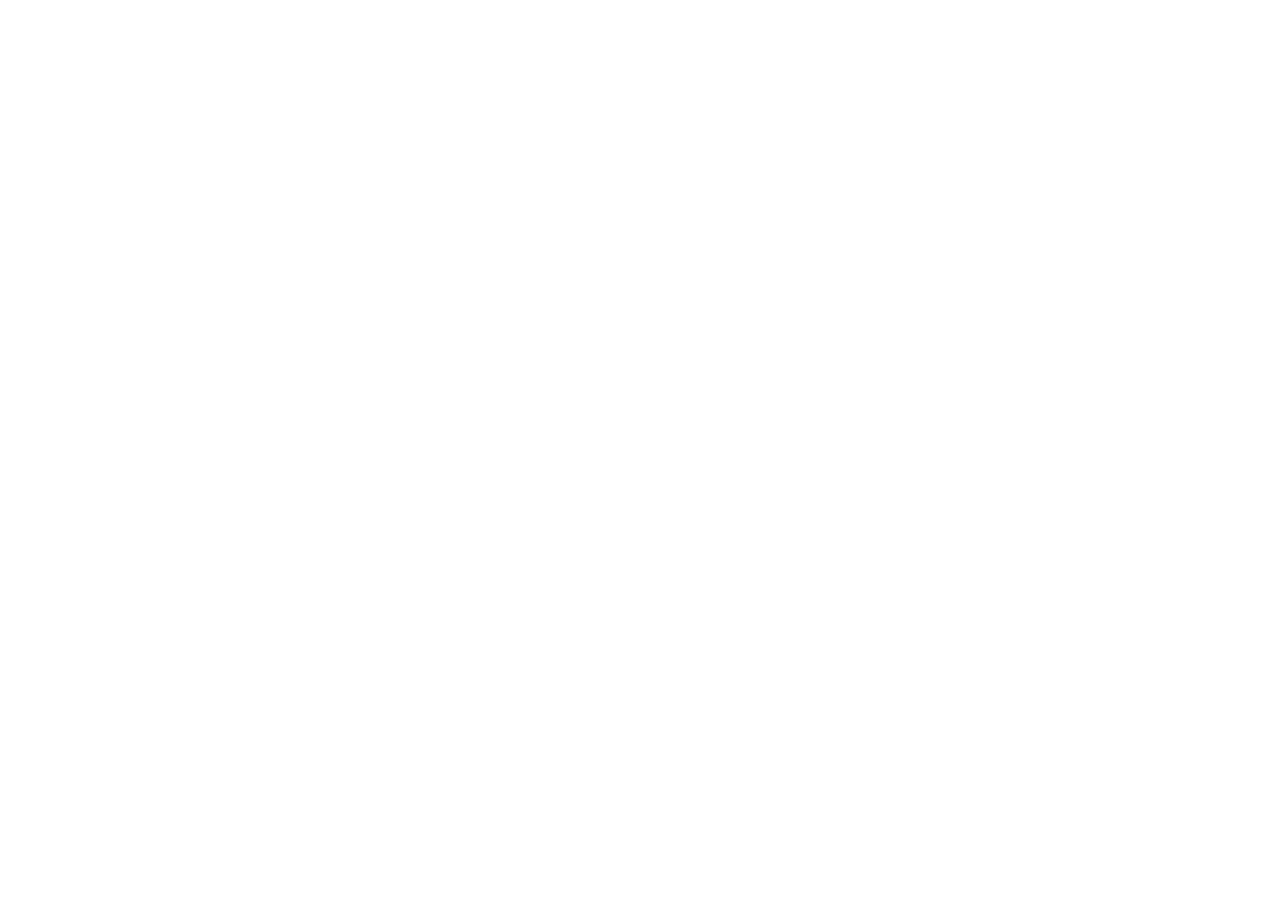
==== index.html @ 4c5f15d0 "initial commit" ====
<!doctype html>
<html>
<head>
	<meta charset="utf-8">
	<title>Template</title>
	<meta name="viewport" content="initial-scale=1"/>
	<link rel="stylesheet" media="screen" href="css/screen.css" >
	<!--[if IE]><script src="js/html5shiv.js"></script><![endif]-->
</head>
<body>

<!-- BEGIN  out-->
<div class="out">

</div>
<!-- END out-->

<script src="js/lib/head.js" data-headjs-load="js/init.js"></script>
</body>
</html>
---- css/screen.css ----
/*done by Coderiver.com.ua */
html, body, div, span, applet, object, iframe, h1, h2, h3, h4, h5, h6, p, blockquote, pre, a, abbr, acronym, address, big, cite, code, del, dfn, em, img, ins, kbd, q, s, samp, small, strike, strong, sub, sup, tt, var, b, u, i, center, dl, dt, dd, ol, ul, li, fieldset, form, label, legend, table, caption, tbody, tfoot, thead, tr, th, td, article, aside, canvas, details, embed, figure, figcaption, footer, header, hgroup, menu, nav, output, ruby, section, summary, time, mark, audio, video { margin: 0; padding: 0; border: 0; vertical-align: baseline; }

body, html { height: 100%; }

img, fieldset, a img { border: none; }

input[type="submit"], button { cursor: pointer; }
input[type="submit"]::-moz-focus-inner, button::-moz-focus-inner { padding: 0; border: 0; }

textarea { overflow: auto; }

input, button { margin: 0; padding: 0; border: 0; }

input, textarea, select, button, h1, h2, h3, h4, h5, h6, a, span, a:focus { outline: none; }

ul, ol { list-style-type: none; }

@media only screen and (min-device-width: 320px) and (max-device-width: 480px) { * { -webkit-text-size-adjust: none; } }
table { border-spacing: 0; border-collapse: collapse; width: 100%; }

body { font-family: Arial, sans-serif; font-size: 12px; line-height: 1.4; }

.l { *zoom: 1; }
.l:after { content: " "; display: table; clear: both; }
.l .l-col1 { float: left; width: 20%; }
.l .l-col2 { float: right; width: 70%; }
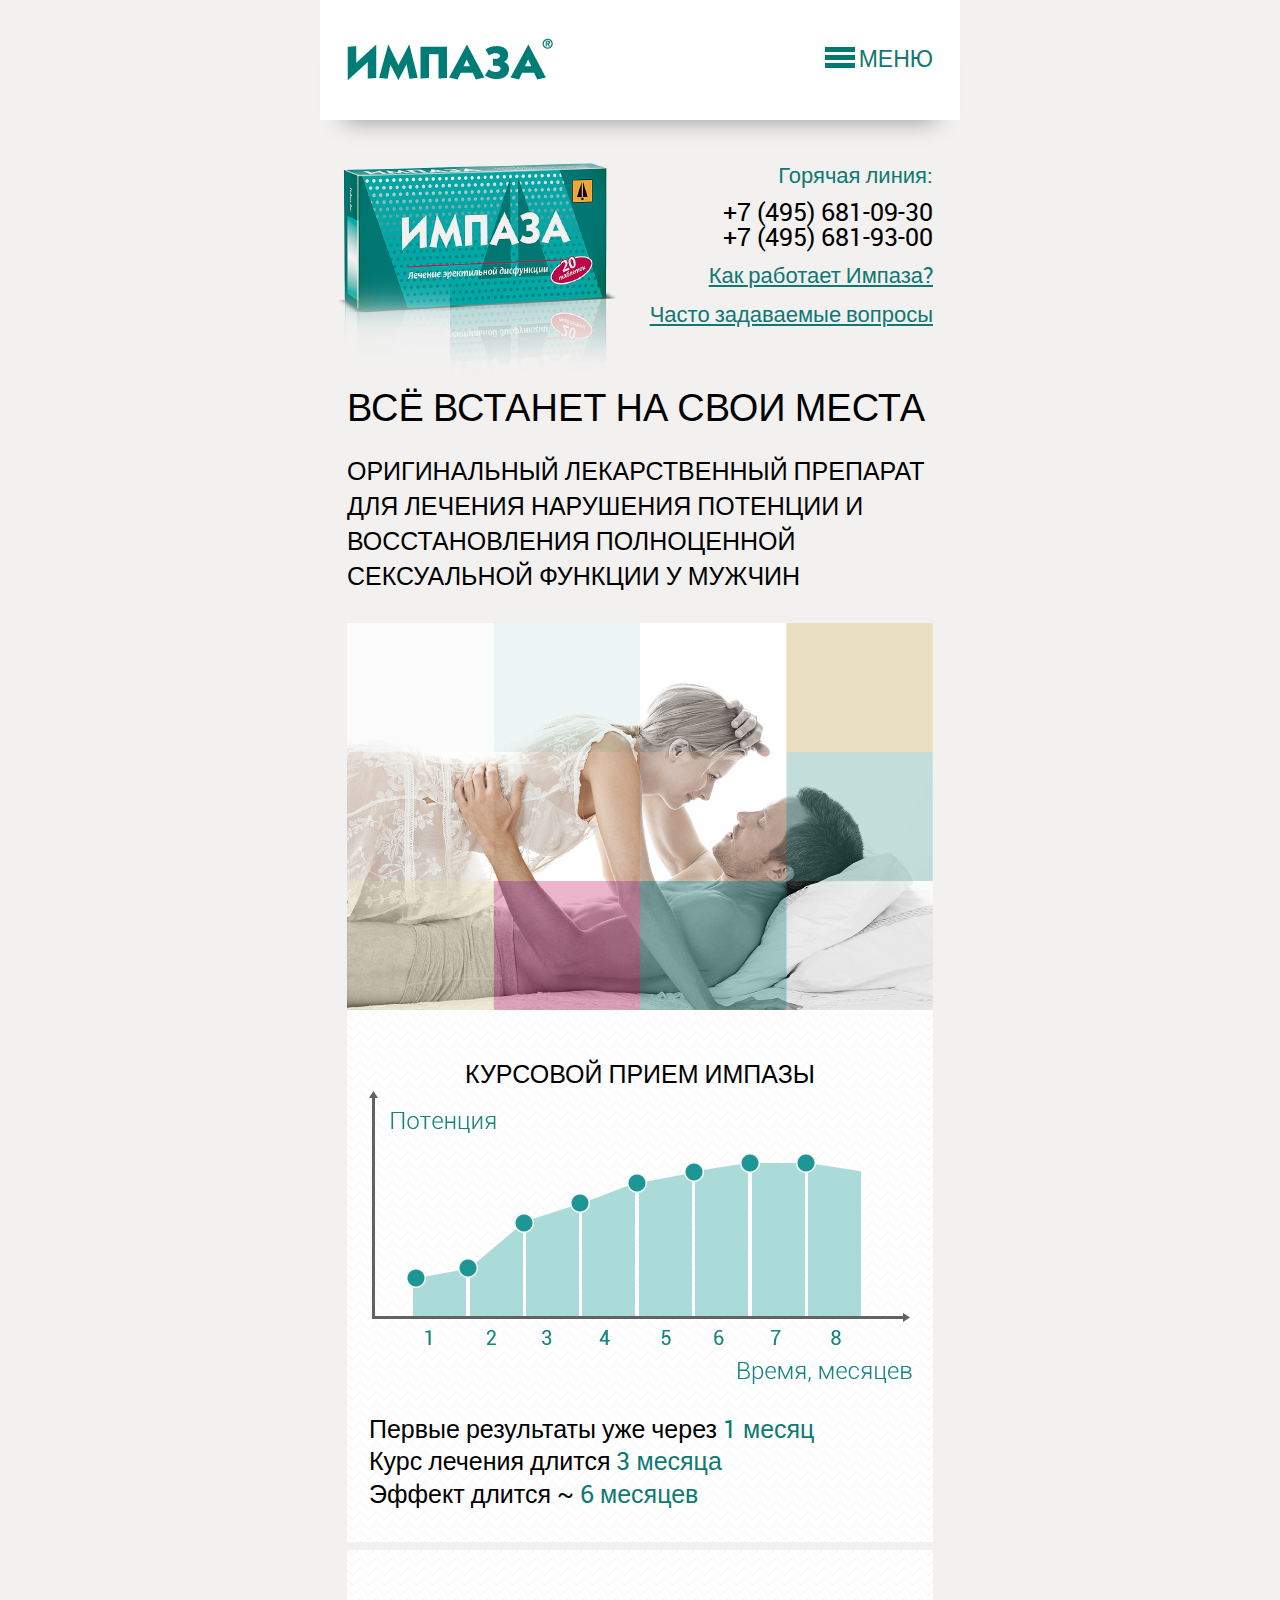
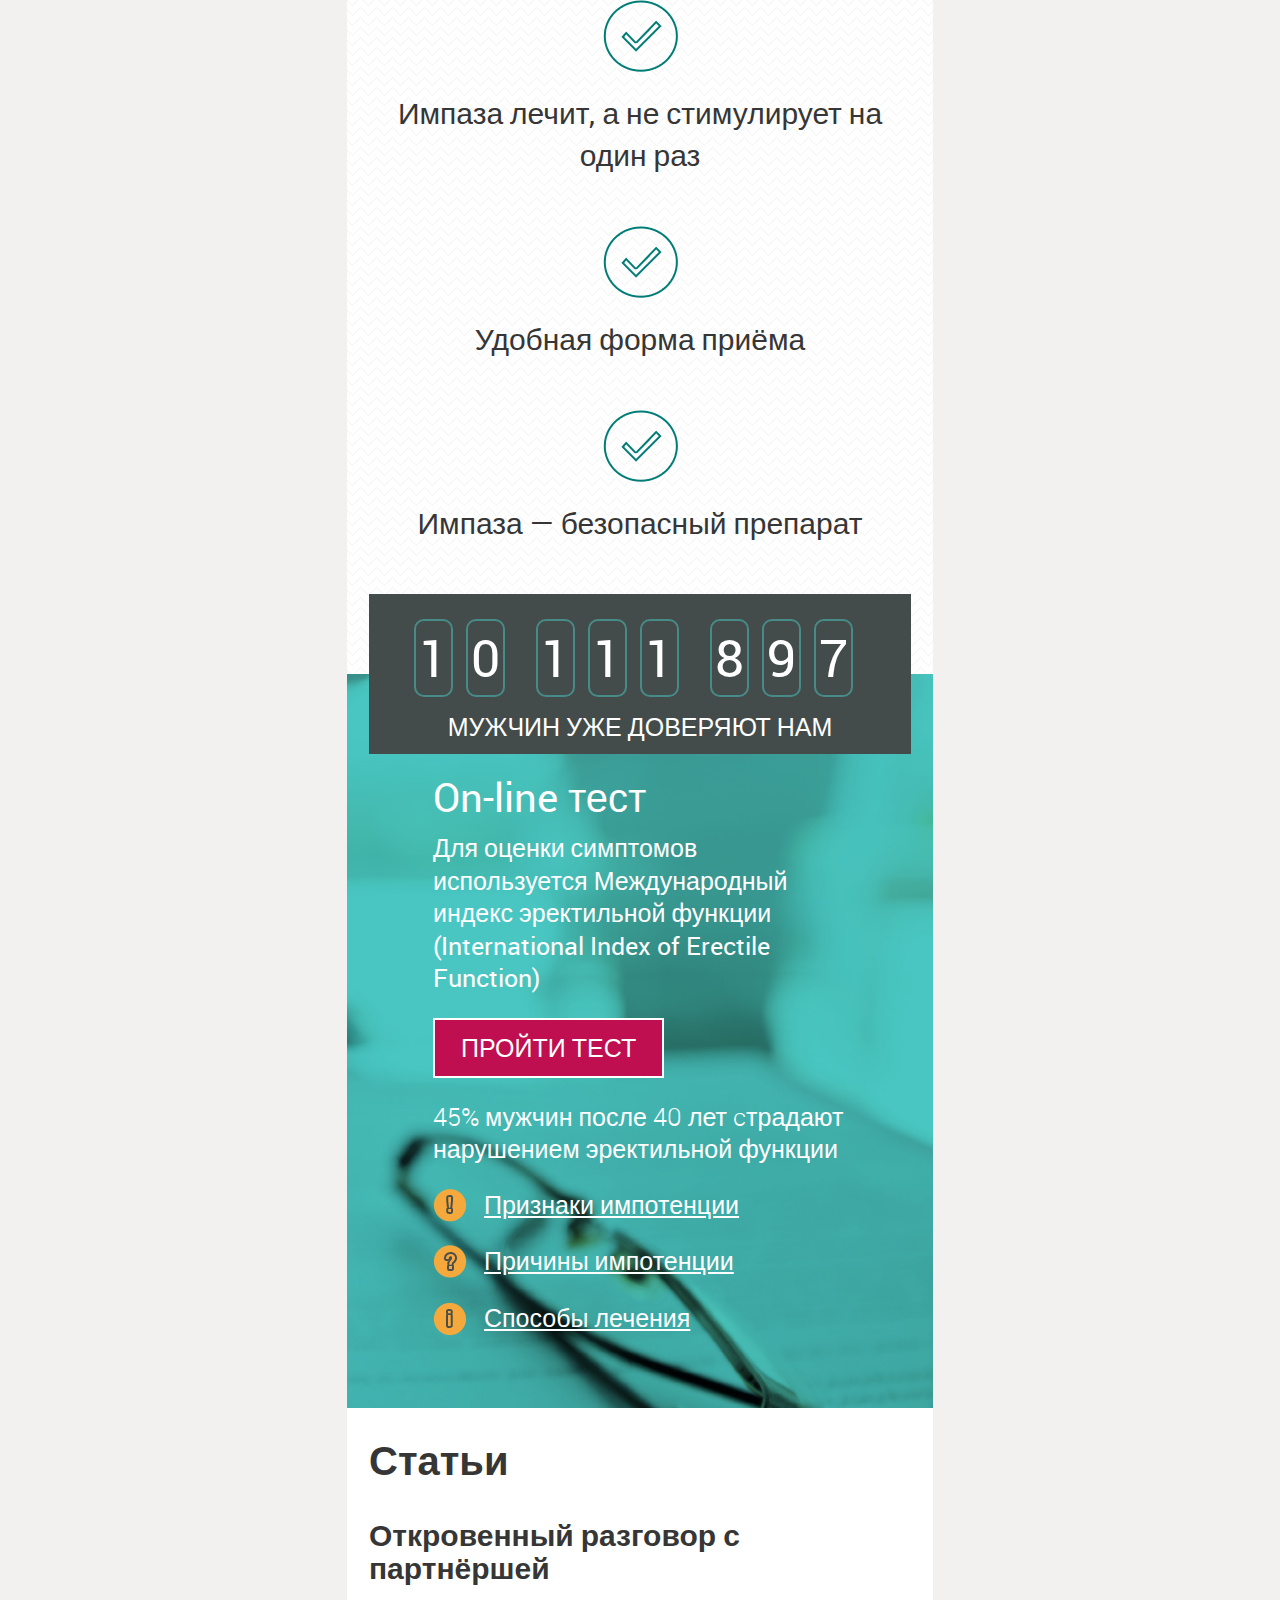
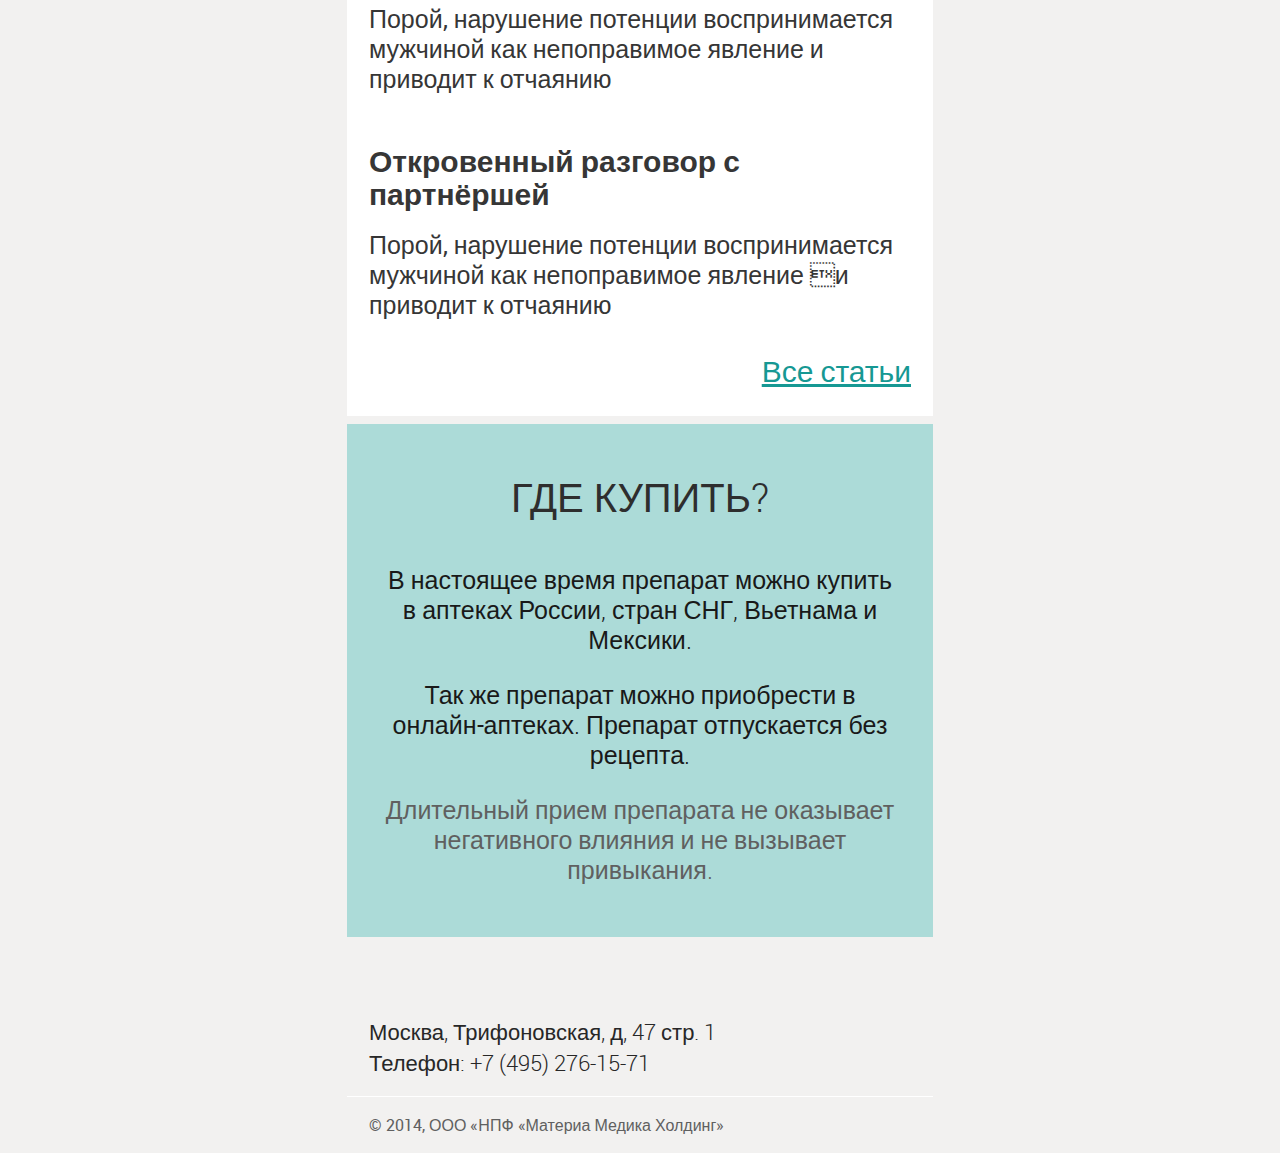
==== commit 8f3080d7: "hmtl" ====
--- a/index.html
+++ b/index.html
@@ -3,7 +3,7 @@
 <head>
 	<meta charset="utf-8">
 	<title>Template</title>
-	<meta name="viewport" content="initial-scale=1"/>
+	<meta name="viewport" content="width=600">
 	<link rel="stylesheet" media="screen" href="css/screen.css" >
 	<!--[if IE]><script src="js/html5shiv.js"></script><![endif]-->
 </head>
@@ -11,7 +11,145 @@
 
 <!-- BEGIN  out-->
 <div class="out">
+	<!-- begin header  -->
+	<div class="header">
+		<div class="header__in">
+			<div class="header__logo">Импаза</div>
+			<div class="header__menu"><i></i>Меню</div>
+		</div>
+		<div class="menu">
+			<ul>
+				<li><a href="#">О ПРЕПАРАТЕ</a></li>
+				<li><a href="#">ТЕСТ</a></li>
+				<li><a href="#">СТАТЬИ</a></li>
+				<li><a href="#" class="is-active">ЗАДАТЬ ВОПРОС</a></li>
+				<li><a href="#">СПЕЦИАЛИСТАМ</a></li>
+				<li><a href="#">ЖЕНЩИНАМ</a></li>
+			</ul>
+		</div>
+	</div>
+	<!-- end header -->
+	<!-- begin content  -->
+	<div class="content">
+		<!-- begin promo  -->
+		<div class="promo">
+			<div class="promo__pic">
+				<img src="img/impaza.jpg" alt="">
+			</div>
+			<div class="promo__text">
+				<h3>Горячая линия:</h3>
+				<div class="promo__phones">
+					+7 (495) 681-09-30<br>
+					+7 (495) 681-93-00
+				</div>
+				<ul class="promo__how">
+					<li><a href="#">Как работает Импаза?</a></li>
+					<li><a href="#">Часто задаваемые вопросы</a></li>
+				</ul>
+			</div>
+		</div>
+		<!-- end promo -->
+		<!-- begin subpromo  -->
+		<div class="subpromo">
+			<h2>всё встанет на свои места</h2>
+			<p>оригинальный лекарственный препарат для лечения нарушения потенции и восстановления полноценной 
+сексуальной функции у мужчин</p>
+			<div class="subpromo__pic">
+				<img src="img/subpromo.jpg" alt="">
+			</div>
+		</div>
+		<!-- end subpromo -->
+		<!-- begin kurs  -->
+		<div class="kurs">
+			<h3>Курсовой прием импазы</h3>
+			<div class="kurs__graph">
+				<img src="img/graph.png" alt="">
+			</div>
+			<div class="kurs__results">
+				Первые результаты уже через <em>1 месяц</em><br>
+				Курс лечения длится <em>3 месяца</em><br>
+				Эффект длится ~ <em>6 месяцев</em>
+			</div>
+		</div>
+		<!-- end kurs -->
+		<!-- begin cure  -->
+		<div class="cure">
+			<ul>
+				<li><i></i>Импаза лечит, а не стимулирует на один раз</li>
+				<li><i></i>Удобная форма приёма</li>
+				<li><i></i>Импаза — безопасный препарат</li>
+			</ul>
+			
+		</div>
+		<!-- end cure -->
+		<!-- begin test  -->
+		<div class="test">
+			<div class="trust">
+				<div class="trust__numbers">
+					<div class="number">1</div>
+					<div class="number number__space">0</div>
+					<div class="number">1</div>
+					<div class="number">1</div>
+					<div class="number number__space">1</div>
+					<div class="number">8</div>
+					<div class="number">9</div>
+					<div class="number">7</div>
+				</div>
+				<div class="trust__text">мужчин уже доверяют нам</div>
+			</div>
+			<h3>On-line тест</h3>
+			<p>Для оценки симптомов используется Международный индекс эректильной функции (International Index of Erectile  Function)</p>
+			<div class="test__go">
+				<a href="#">пройти тест</a>
+			</div>
+			<p class="test__lite">45% мужчин после 40 лет cтрадают нарушением эректильной функции</p>
+			<ul class="test__list">
+				<li><a href='#'><i class="icon1"></i>Признаки импотенции</a></li>
+				<li><a href='#'><i class="icon2"></i>Причины импотенции</a></li>
+				<li><a href='#'><i class="icon3"></i>Способы лечения</a></li>
+			</ul>
+		</div>
+		<!-- end test -->
+		<!-- begin articles  -->
+		<div class="articles">
+			<h2>Статьи</h2>
+			<!-- begin article  -->
+			<div class="article">
+				<h3><a href="#">Откровенный разговор  с партнёршей</a></h3>
+				<p>Порой, нарушение потенции воспринимается мужчиной как непоправимое явление и приводит к отчаянию</p>
+			</div>
+			<!-- end article -->
+			<!-- begin article  -->
+			<div class="article">
+				<h3><a href="#">Откровенный разговор  с партнёршей</a></h3>
+				<p>Порой, нарушение потенции воспринимается мужчиной как непоправимое явление и приводит к отчаянию</p>
+			</div>
+			<!-- end article -->
+			<div class="articles__more">
+				<a href="#">Все статьи</a>
+			</div>
+		</div>
+		<!-- end articles -->
+		<!-- begin where  -->
+		<div class="where">
+			<h3>где купить?</h3>
+			<p>В настоящее время препарат можно купить в аптеках России, стран СНГ,  Вьетнама и Мексики.</p>
+			<p>Так же препарат можно приобрести  в онлайн-аптеках.  Препарат отпускается без рецепта.</p>
+			<p class="where__note">Длительный прием препарата  не оказывает негативного влияния и не вызывает привыкания.</p>
+		</div>
+		<!-- end where -->
+	</div>
+	<!-- end content -->
 
+	<!-- begin footer  -->
+	<div class="footer">
+		<div class="footer__adres">Москва, Трифоновская, д, 47 стр. 1<br>
+		Телефон: +7 (495) 276-15-71</div>
+		<div class="footer__copy">
+			&copy; 2014, ООО «НПФ «Материа Медика Холдинг»
+		</div>
+	</div>
+	<!-- end footer -->
 </div>
 <!-- END out-->
 
--- a/css/screen.css
+++ b/css/screen.css
@@ -19,9 +19,101 @@
 @media only screen and (min-device-width: 320px) and (max-device-width: 480px) { * { -webkit-text-size-adjust: none; } }
 table { border-spacing: 0; border-collapse: collapse; width: 100%; }
 
-body { font-family: Arial, sans-serif; font-size: 12px; line-height: 1.4; }
+@font-face { font-family: pb; src: url("fonts/proximanova-bold-webfont.eot"); src: url("fonts/proximanova-bold-webfont.eot?#iefix") format("embedded-opentype"), url("fonts/proximanova-bold-webfont.woff") format("woff"), url("fonts/proximanova-bold-webfont.ttf") format("truetype"); font-weight: normal; font-style: normal; }
+
+@font-face { font-family: p; src: url("fonts/proximanova-regular-webfont.eot"); src: url("fonts/proximanova-regular-webfont.eot?#iefix") format("embedded-opentype"), url("fonts/proximanova-regular-webfont.woff") format("woff"), url("fonts/proximanova-regular-webfont.ttf") format("truetype"); font-weight: normal; font-style: normal; }
+
+@font-face { font-family: psb; src: url("fonts/proximanova-semibold-webfont.eot"); src: url("fonts/proximanova-semibold-webfont.eot?#iefix") format("embedded-opentype"), url("fonts/proximanova-semibold-webfont.woff") format("woff"), url("fonts/proximanova-semibold-webfont.ttf") format("truetype"); font-weight: normal; font-style: normal; }
+
+@font-face { font-family: robl; src: url("fonts/roboto-light-webfont.eot"); src: url("fonts/roboto-light-webfont.eot?#iefix") format("embedded-opentype"), url("fonts/roboto-light-webfont.woff") format("woff"), url("fonts/roboto-light-webfont.ttf") format("truetype"); font-weight: normal; font-style: normal; }
+
+@font-face { font-family: rob; src: url("fonts/roboto-regular-webfont.eot"); src: url("fonts/roboto-regular-webfont.eot?#iefix") format("embedded-opentype"), url("fonts/roboto-regular-webfont.woff") format("woff"), url("fonts/roboto-regular-webfont.ttf") format("truetype"); font-weight: normal; font-style: normal; }
+
+body { font-family: "rob", sans-serif; font-size: 12px; line-height: 1.4; }
 
 .l { *zoom: 1; }
 .l:after { content: " "; display: table; clear: both; }
 .l .l-col1 { float: left; width: 20%; }
 .l .l-col2 { float: right; width: 70%; }
+
+body { background: #f2f1f0; }
+
+.out { width: 640px; margin: 0 auto; }
+
+.header { background: white; box-shadow: 0 25px 25px -25px rgba(0, 0, 0, 0.4); }
+.header .header__in { height: 120px; position: relative; }
+.header .header__logo { position: absolute; left: 27px; top: 38px; background: url('../img/icons-s9805d9525f.png') 0 0 no-repeat; width: 206px; height: 42px; font: 0/0 a; text-shadow: none; color: transparent; }
+.header .header__menu { position: absolute; right: 27px; top: 47px; text-transform: uppercase; color: #0f7873; font-size: 23px; cursor: pointer; line-height: 1; }
+.header .header__menu i { background: url('../img/icons-s9805d9525f.png') 0 -323px no-repeat; width: 30px; height: 21px; vertical-align: top; margin-right: 4px; display: inline-block; }
+
+.menu { display: none; }
+.menu ul { list-style: none; background: #3d4b4a; border-top: 4px solid #0f7873; }
+.menu li { border-bottom: 4px solid #0f7873; }
+.menu a { display: block; font-size: 40px; color: white; text-transform: uppercase; padding: 23px 0 23px 27px; text-decoration: none; position: relative; }
+.menu a:before { position: absolute; right: 27px; top: 50%; background: url('../img/icons-s9805d9525f.png') 0 -279px no-repeat; width: 9px; height: 19px; margin-top: -9px; content: " "; }
+.menu a:hover, .menu a.is-active { background: #4fc6c0; }
+
+.content { margin: 0 27px; }
+
+.articles { background: white; margin-bottom: 8px; padding: 24px 22px; }
+.articles h2 { font-size: 40px; color: #363636; font-weight: bold; margin-bottom: 30px; }
+.articles .articles__more { text-align: right; font-size: 30px; margin-top: -20px; }
+.articles .articles__more a { color: #169893; }
+
+.promo { *zoom: 1; padding-top: 40px; }
+.promo:after { content: " "; display: table; clear: both; }
+.promo .promo__pic { float: left; margin-left: -10px; }
+.promo .promo__text { text-align: right; overflow: hidden; }
+.promo .promo__text h3 { font-size: 22px; font-weight: normal; color: #0f7872; margin-bottom: 8px; }
+.promo .promo__text .promo__phones { color: black; font-size: 25px; line-height: 1; margin-bottom: 11px; }
+.promo .promo__how { list-style: none; }
+.promo .promo__how li { margin-bottom: 8px; white-space: nowrap; }
+.promo .promo__how a { color: #0f7872; font-size: 22px; }
+
+.subpromo h2 { font-size: 38px; color: black; font-family: "robl", sans-serif; font-weight: 100; text-transform: uppercase; margin-bottom: 20px; }
+.subpromo p { font-size: 25px; text-transform: uppercase; font-family: "robl", sans-serif; margin-bottom: 30px; }
+.subpromo img { display: block; }
+
+.kurs { background: url(../img/wave.png) repeat 50% 50%; padding-top: 46px; margin-bottom: 8px; padding-bottom: 32px; }
+.kurs h3 { color: black; font-size: 25px; font-weight: normal; text-transform: uppercase; text-align: center; }
+.kurs .kurs__graph { margin-bottom: 25px; margin-left: 22px; }
+.kurs .kurs__results { color: black; font-size: 25px; line-height: 1.3; margin-left: 22px; margin-right: 22px; }
+.kurs .kurs__results em { font-style: normal; font-size: 25px; color: #0f7973; }
+
+.cure { background: url(../img/wave.png) repeat 50% 50%; padding: 50px 50px 80px 50px; font-size: 30px; color: #363636; text-align: center; }
+.cure ul { list-style: none; }
+.cure ul li { margin-bottom: 50px; }
+.cure ul li i { display: block; background: url('../img/icons-s9805d9525f.png') 0 -52px no-repeat; width: 75px; height: 72px; margin: 0 auto 20px auto; }
+
+.test { background: #49b6af url(../img/bg.jpg) no-repeat 0 0; -webkit-background-size: cover; background-size: cover; padding: 103px 86px 50px 86px; color: white; font-size: 25px; line-height: 1.3; position: relative; }
+.test h3 { font-size: 40px; color: white; font-weight: normal; line-height: 1; margin-bottom: 15px; }
+.test p { margin-bottom: 23px; }
+.test .test__go { margin-bottom: 23px; }
+.test .test__go a { display: inline-block; background: #bf0f50; border: 2px solid white; text-transform: uppercase; text-decoration: none; color: white; padding: 0 26px; height: 56px; line-height: 56px; }
+.test .test__lite { font-family: "robl", sans-serif; font-weight: 100; }
+.test .test__list { list-style: none; }
+.test .test__list li { margin-bottom: 24px; padding-left: 51px; position: relative; }
+.test .test__list li i { position: absolute; left: 0; top: 0; }
+.test .test__list li a { color: white; }
+.test .icon1 { background: url('../img/icons-s9805d9525f.png') 0 -177px no-repeat; width: 34px; height: 33px; }
+.test .icon2 { background: url('../img/icons-s9805d9525f.png') 0 -134px no-repeat; width: 34px; height: 33px; }
+.test .icon3 { background: url('../img/icons-s9805d9525f.png') 0 -220px no-repeat; width: 34px; height: 34px; }
+.test .trust { position: absolute; right: 22px; left: 22px; height: 160px; top: -80px; background: #434c4b; text-align: center; }
+.test .trust .trust__text { font-size: 25px; text-transform: uppercase; color: white; display: block; }
+.test .trust .trust__numbers { text-align: center; display: block; padding-top: 25px; font-size: 0; margin-bottom: 14px; }
+.test .trust .number { font-size: 52px; color: white; border: 2px solid #478b88; border-radius: 10px; margin-right: 13px; display: inline-block; padding: 3px 3px; }
+.test .trust .number.number__space { margin-right: 31px; }
+
+.article { margin-bottom: 50px; }
+.article h3 { font-size: 30px; color: #363636; margin-bottom: 20px; line-height: 1.1; }
+.article h3 a { color: #363636; text-decoration: none; }
+.article p { font-size: 25px; line-height: 1.2; color: #363636; }
+
+.where { background: #acdbd8; margin-bottom: 80px; padding: 45px 37px 27px 37px; text-align: center; font-family: "robl", sans-serif; }
+.where h3 { font-size: 40px; color: #2e2e2e; font-family: "robl", sans-serif; margin-bottom: 40px; font-weight: 100; text-transform: uppercase; }
+.where p { font-size: 25px; line-height: 1.2; margin-bottom: 1em; color: #191919; }
+.where .where__note { color: #606060; }
+
+.footer { margin: 0 27px; }
+.footer .footer__adres { padding: 0 22px 17px 22px; font-family: "robl", sans-serif; color: #272727; font-size: 22px; border-bottom: 1px solid white; }
+.footer .footer__copy { padding: 17px 22px; color: #606060; font-size: 16px; }
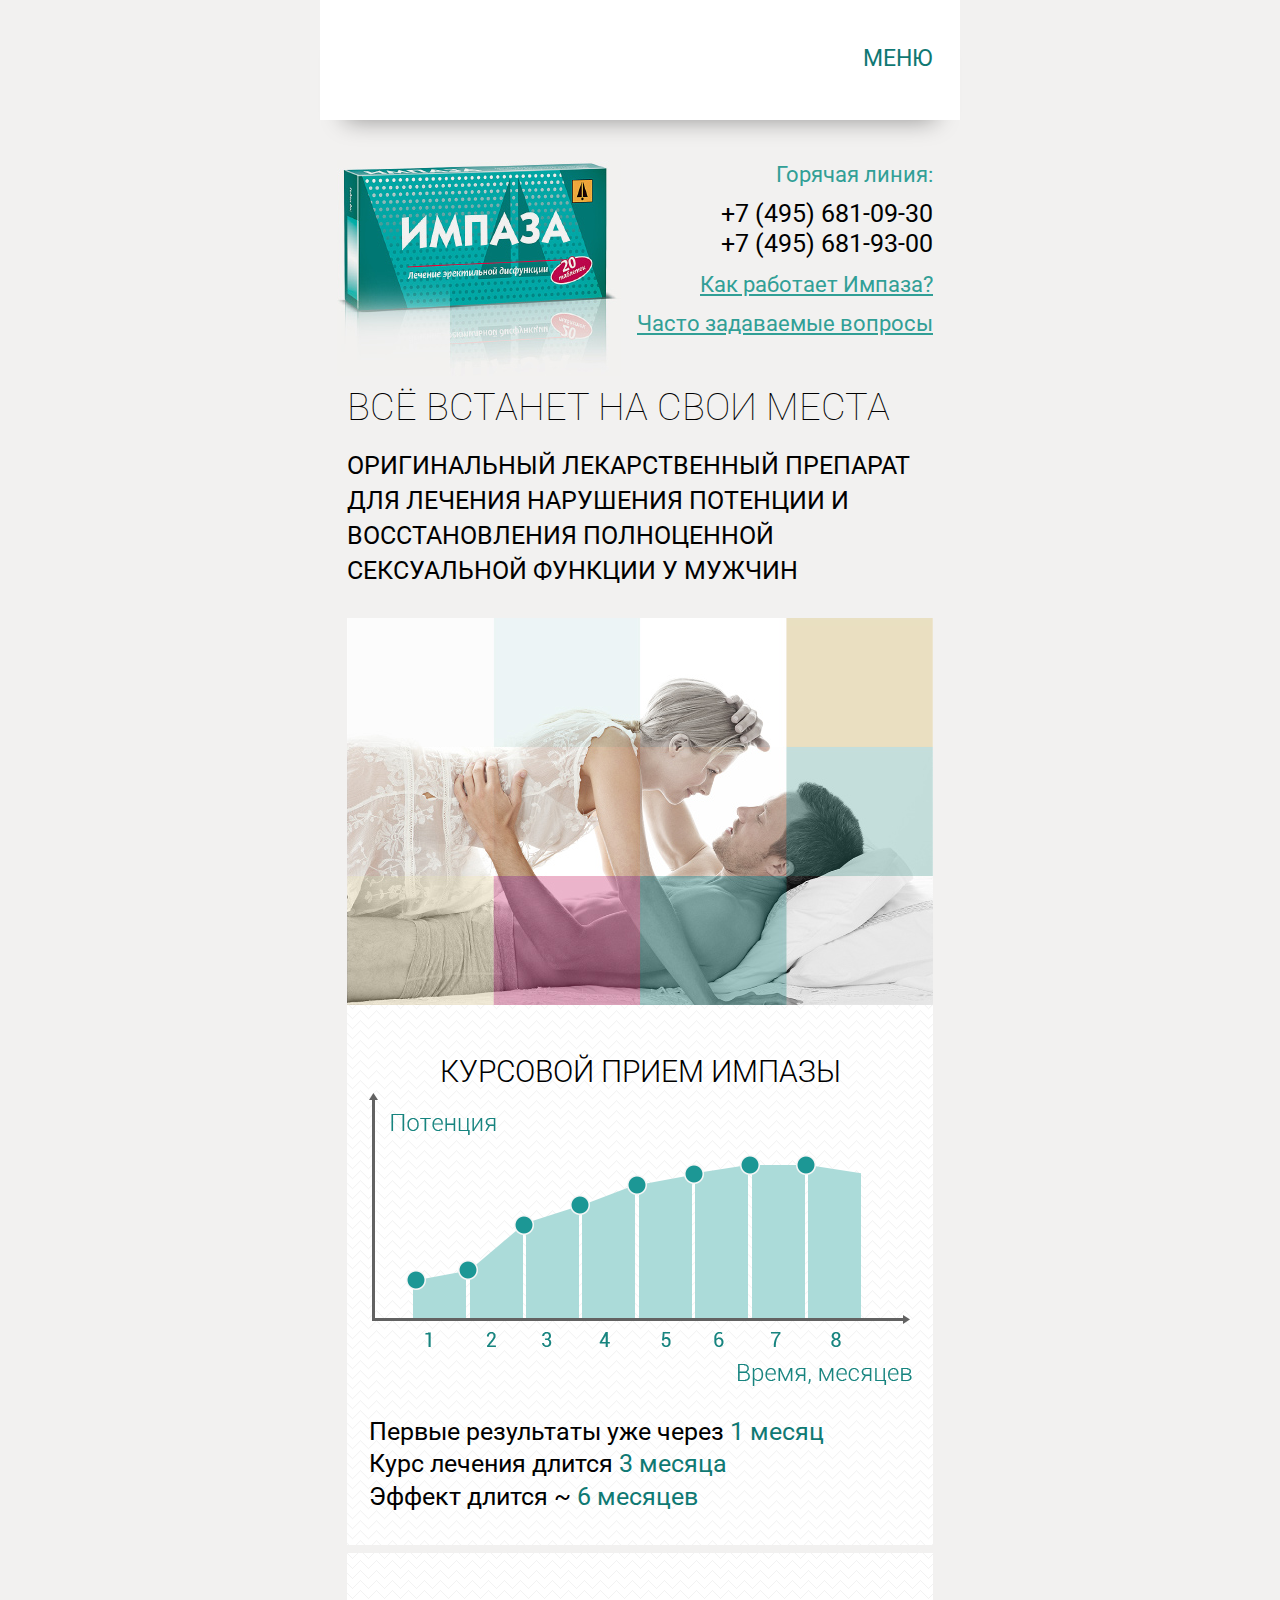
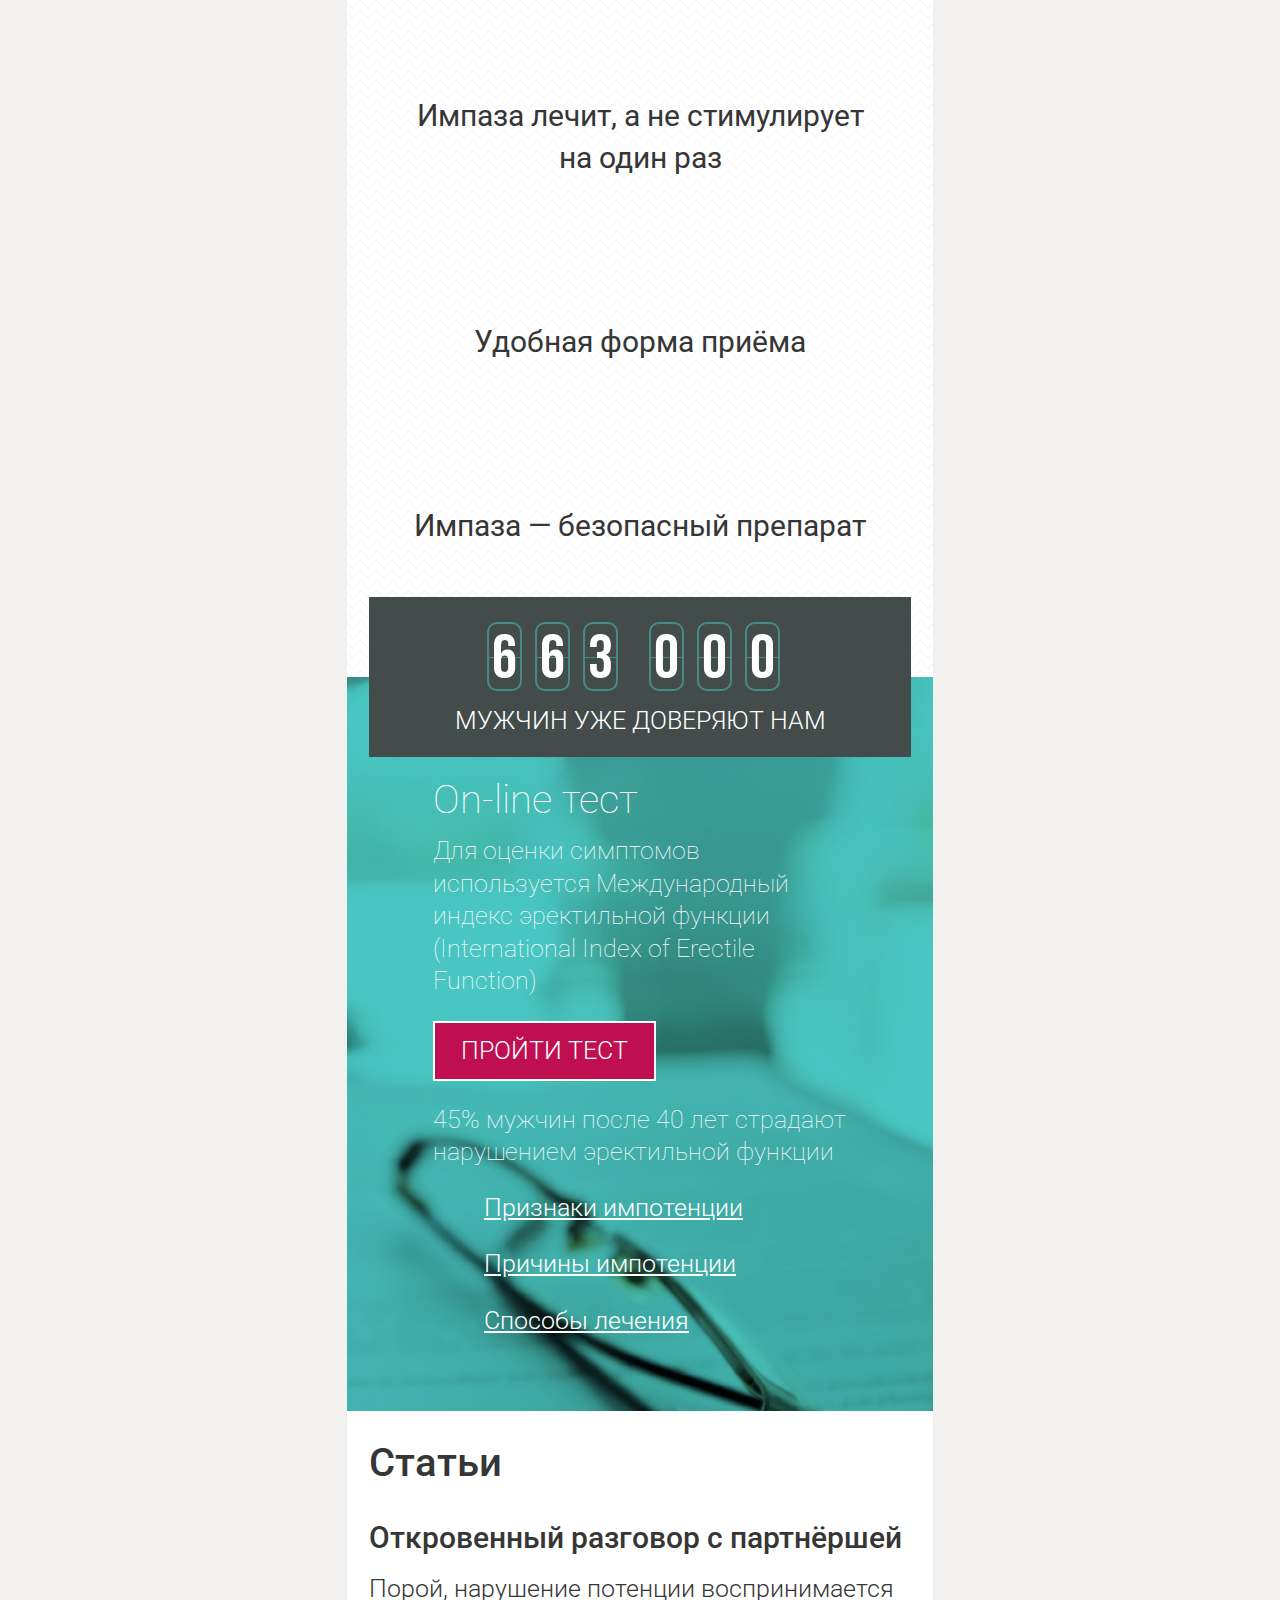
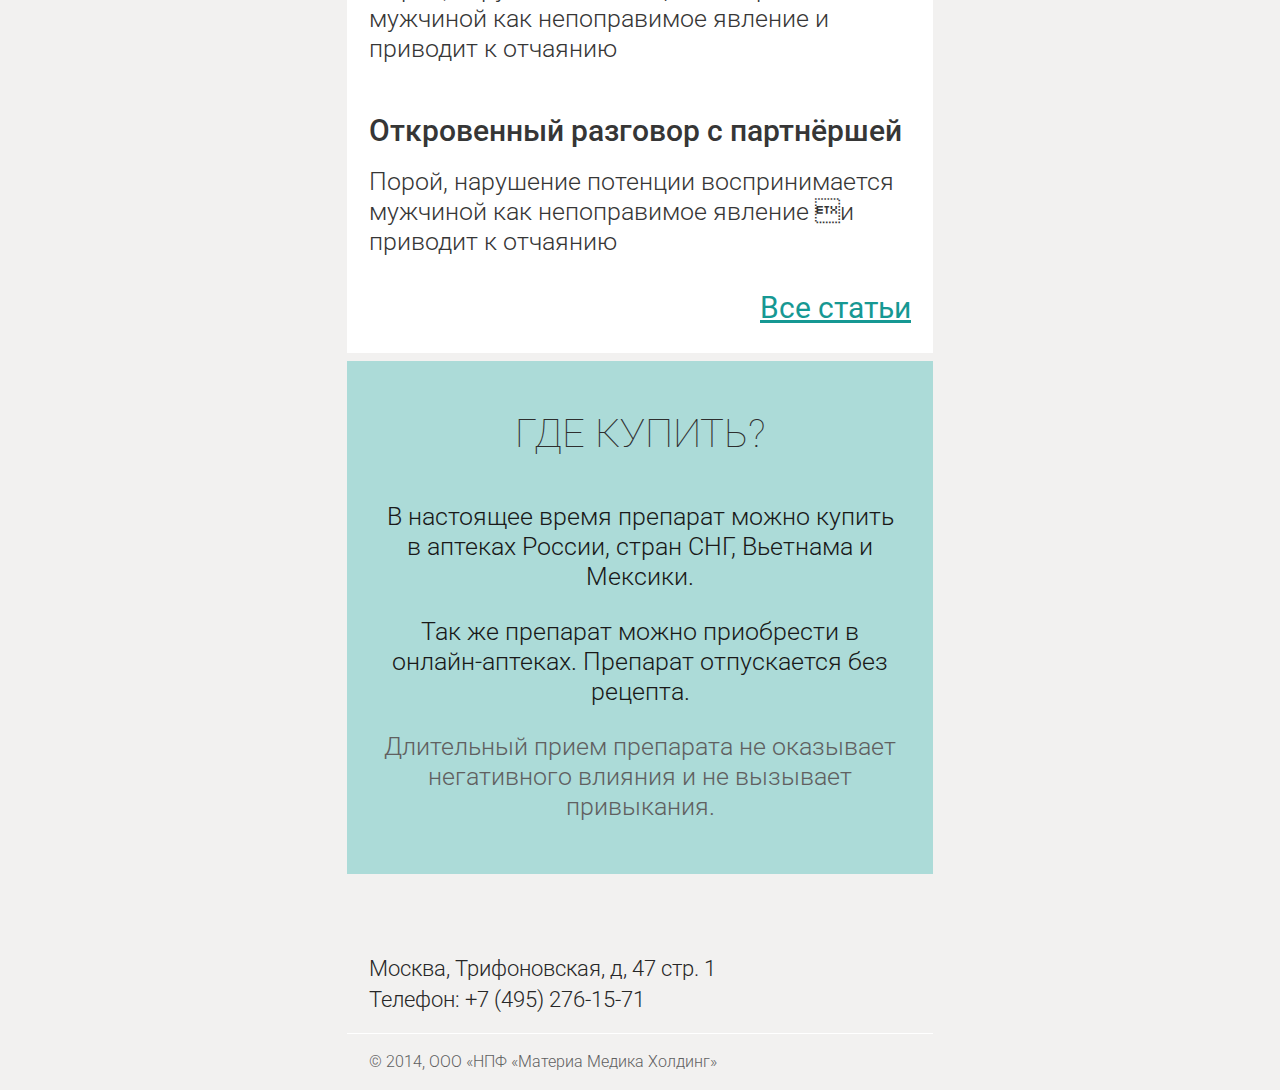
==== commit 595d286e: "numbers" ====
--- a/index.html
+++ b/index.html
@@ -3,7 +3,7 @@
 <head>
 	<meta charset="utf-8">
 	<title>Template</title>
-	<meta name="viewport" content="width=600">
+	<meta name="viewport" content="width=600"><link href='http://fonts.googleapis.com/css?family=Roboto:400,300,500,900&subset=latin,cyrillic' rel='stylesheet' type='text/css'>
 	<link rel="stylesheet" media="screen" href="css/screen.css" >
 	<!--[if IE]><script src="js/html5shiv.js"></script><![endif]-->
 </head>
@@ -83,17 +83,15 @@
 		</div>
 		<!-- end cure -->
 		<!-- begin test  -->
-		<div class="test">
+		<div class="test1">
 			<div class="trust">
 				<div class="trust__numbers">
-					<div class="number">1</div>
-					<div class="number number__space">0</div>
-					<div class="number">1</div>
-					<div class="number">1</div>
-					<div class="number number__space">1</div>
-					<div class="number">8</div>
-					<div class="number">9</div>
-					<div class="number">7</div>
+					<div class="number"><span>6</span></div>
+					<div class="number"><span>6</span></div>
+					<div class="number number__space"><span>3</span></div>
+					<div class="number"><span>0</span></div>
+					<div class="number"><span>0</span></div>
+					<div class="number"><span>0</span></div>
 				</div>
 				<div class="trust__text">мужчин уже доверяют нам</div>
 			</div>
--- a/css/screen.css
+++ b/css/screen.css
@@ -19,17 +19,9 @@
 @media only screen and (min-device-width: 320px) and (max-device-width: 480px) { * { -webkit-text-size-adjust: none; } }
 table { border-spacing: 0; border-collapse: collapse; width: 100%; }
 
-@font-face { font-family: pb; src: url("fonts/proximanova-bold-webfont.eot"); src: url("fonts/proximanova-bold-webfont.eot?#iefix") format("embedded-opentype"), url("fonts/proximanova-bold-webfont.woff") format("woff"), url("fonts/proximanova-bold-webfont.ttf") format("truetype"); font-weight: normal; font-style: normal; }
-
-@font-face { font-family: p; src: url("fonts/proximanova-regular-webfont.eot"); src: url("fonts/proximanova-regular-webfont.eot?#iefix") format("embedded-opentype"), url("fonts/proximanova-regular-webfont.woff") format("woff"), url("fonts/proximanova-regular-webfont.ttf") format("truetype"); font-weight: normal; font-style: normal; }
-
-@font-face { font-family: psb; src: url("fonts/proximanova-semibold-webfont.eot"); src: url("fonts/proximanova-semibold-webfont.eot?#iefix") format("embedded-opentype"), url("fonts/proximanova-semibold-webfont.woff") format("woff"), url("fonts/proximanova-semibold-webfont.ttf") format("truetype"); font-weight: normal; font-style: normal; }
-
-@font-face { font-family: robl; src: url("fonts/roboto-light-webfont.eot"); src: url("fonts/roboto-light-webfont.eot?#iefix") format("embedded-opentype"), url("fonts/roboto-light-webfont.woff") format("woff"), url("fonts/roboto-light-webfont.ttf") format("truetype"); font-weight: normal; font-style: normal; }
-
-@font-face { font-family: rob; src: url("fonts/roboto-regular-webfont.eot"); src: url("fonts/roboto-regular-webfont.eot?#iefix") format("embedded-opentype"), url("fonts/roboto-regular-webfont.woff") format("woff"), url("fonts/roboto-regular-webfont.ttf") format("truetype"); font-weight: normal; font-style: normal; }
-
-body { font-family: "rob", sans-serif; font-size: 12px; line-height: 1.4; }
+@font-face { font-family: beb; src: url("fonts/BebasNeue-webfont.eot"); src: url("fonts/BebasNeue-webfont.eot?#iefix") format("embedded-opentype"), url("fonts/BebasNeue-webfont.woff") format("woff"), url("fonts/BebasNeue-webfont.ttf") format("truetype"); font-weight: normal; font-style: normal; }
+
+body { font-family: "Roboto", sans-serif; font-weight: 400; font-size: 12px; line-height: 1.4; }
 
 .l { *zoom: 1; }
 .l:after { content: " "; display: table; clear: both; }
@@ -42,21 +34,21 @@
 
 .header { background: white; box-shadow: 0 25px 25px -25px rgba(0, 0, 0, 0.4); }
 .header .header__in { height: 120px; position: relative; }
-.header .header__logo { position: absolute; left: 27px; top: 38px; background: url('../img/icons-s9805d9525f.png') 0 0 no-repeat; width: 206px; height: 42px; font: 0/0 a; text-shadow: none; color: transparent; }
+.header .header__logo { position: absolute; left: 27px; top: 38px; background: url('../img/icons-s7aedf8b9d0.png') 0 0 no-repeat; width: 206px; height: 42px; font: 0/0 a; text-shadow: none; color: transparent; }
 .header .header__menu { position: absolute; right: 27px; top: 47px; text-transform: uppercase; color: #0f7873; font-size: 23px; cursor: pointer; line-height: 1; }
-.header .header__menu i { background: url('../img/icons-s9805d9525f.png') 0 -323px no-repeat; width: 30px; height: 21px; vertical-align: top; margin-right: 4px; display: inline-block; }
+.header .header__menu i { background: url('../img/icons-s7aedf8b9d0.png') 0 -776px no-repeat; width: 30px; height: 21px; vertical-align: top; margin-right: 4px; display: inline-block; }
 
 .menu { display: none; }
 .menu ul { list-style: none; background: #3d4b4a; border-top: 4px solid #0f7873; }
 .menu li { border-bottom: 4px solid #0f7873; }
 .menu a { display: block; font-size: 40px; color: white; text-transform: uppercase; padding: 23px 0 23px 27px; text-decoration: none; position: relative; }
-.menu a:before { position: absolute; right: 27px; top: 50%; background: url('../img/icons-s9805d9525f.png') 0 -279px no-repeat; width: 9px; height: 19px; margin-top: -9px; content: " "; }
+.menu a:before { position: absolute; right: 27px; top: 50%; background: url('../img/icons-s7aedf8b9d0.png') 0 -732px no-repeat; width: 9px; height: 19px; margin-top: -9px; content: " "; }
 .menu a:hover, .menu a.is-active { background: #4fc6c0; }
 
 .content { margin: 0 27px; }
 
 .articles { background: white; margin-bottom: 8px; padding: 24px 22px; }
-.articles h2 { font-size: 40px; color: #363636; font-weight: bold; margin-bottom: 30px; }
+.articles h2 { font-size: 40px; color: #363636; font-weight: bold; margin-bottom: 30px; font-family: "Roboto", sans-serif; font-weight: 500; }
 .articles .articles__more { text-align: right; font-size: 30px; margin-top: -20px; }
 .articles .articles__more a { color: #169893; }
 
@@ -64,18 +56,24 @@
 .promo:after { content: " "; display: table; clear: both; }
 .promo .promo__pic { float: left; margin-left: -10px; }
 .promo .promo__text { text-align: right; overflow: hidden; }
-.promo .promo__text h3 { font-size: 22px; font-weight: normal; color: #0f7872; margin-bottom: 8px; }
-.promo .promo__text .promo__phones { color: black; font-size: 25px; line-height: 1; margin-bottom: 11px; }
+.promo .promo__text h3 { font-size: 22px; font-weight: normal; color: #319f96; color: #319f96; margin-bottom: 8px; }
+.promo .promo__text .promo__phones { color: black; font-size: 25px; line-height: 1.2; margin-bottom: 11px; }
 .promo .promo__how { list-style: none; }
 .promo .promo__how li { margin-bottom: 8px; white-space: nowrap; }
-.promo .promo__how a { color: #0f7872; font-size: 22px; }
-
-.subpromo h2 { font-size: 38px; color: black; font-family: "robl", sans-serif; font-weight: 100; text-transform: uppercase; margin-bottom: 20px; }
-.subpromo p { font-size: 25px; text-transform: uppercase; font-family: "robl", sans-serif; margin-bottom: 30px; }
+.promo .promo__how a { color: #319f96; font-size: 22px; }
+.promo.promo_small { font-size: 0; padding-bottom: 30px; margin-bottom: 20px; border-bottom: 2px solid #0f7973; font-family: "Roboto", sans-serif; font-weight: 500; }
+.promo.promo_small .promo__how { display: inline-block; width: 50%; text-align: left; vertical-align: bottom; }
+.promo.promo_small .promo__how li { margin-bottom: 0; margin-top: 0px; }
+.promo.promo_small .promo__text { text-align: right; display: inline-block; width: 50%; vertical-align: bottom; }
+.promo.promo_small .promo__text h3 { font-family: "Roboto", sans-serif; font-weight: 500; }
+.promo.promo_small .promo__phones { margin-bottom: 0; line-height: 1.2; }
+
+.subpromo h2 { font-size: 38px; color: black; font-family: "Roboto", sans-serif; font-weight: 300; font-weight: 100; text-transform: uppercase; margin-bottom: 14px; }
+.subpromo p { font-size: 25px; text-transform: uppercase; font-family: "Roboto", sans-serif; font-weight: 500; font-weight: 400; margin-bottom: 30px; }
 .subpromo img { display: block; }
 
 .kurs { background: url(../img/wave.png) repeat 50% 50%; padding-top: 46px; margin-bottom: 8px; padding-bottom: 32px; }
-.kurs h3 { color: black; font-size: 25px; font-weight: normal; text-transform: uppercase; text-align: center; }
+.kurs h3 { color: black; font-size: 30px; font-weight: normal; text-transform: uppercase; text-align: center; font-family: "Roboto", sans-serif; font-weight: 300; }
 .kurs .kurs__graph { margin-bottom: 25px; margin-left: 22px; }
 .kurs .kurs__results { color: black; font-size: 25px; line-height: 1.3; margin-left: 22px; margin-right: 22px; }
 .kurs .kurs__results em { font-style: normal; font-size: 25px; color: #0f7973; }
@@ -83,37 +81,216 @@
 .cure { background: url(../img/wave.png) repeat 50% 50%; padding: 50px 50px 80px 50px; font-size: 30px; color: #363636; text-align: center; }
 .cure ul { list-style: none; }
 .cure ul li { margin-bottom: 50px; }
-.cure ul li i { display: block; background: url('../img/icons-s9805d9525f.png') 0 -52px no-repeat; width: 75px; height: 72px; margin: 0 auto 20px auto; }
-
-.test { background: #49b6af url(../img/bg.jpg) no-repeat 0 0; -webkit-background-size: cover; background-size: cover; padding: 103px 86px 50px 86px; color: white; font-size: 25px; line-height: 1.3; position: relative; }
-.test h3 { font-size: 40px; color: white; font-weight: normal; line-height: 1; margin-bottom: 15px; }
-.test p { margin-bottom: 23px; }
-.test .test__go { margin-bottom: 23px; }
-.test .test__go a { display: inline-block; background: #bf0f50; border: 2px solid white; text-transform: uppercase; text-decoration: none; color: white; padding: 0 26px; height: 56px; line-height: 56px; }
-.test .test__lite { font-family: "robl", sans-serif; font-weight: 100; }
-.test .test__list { list-style: none; }
-.test .test__list li { margin-bottom: 24px; padding-left: 51px; position: relative; }
-.test .test__list li i { position: absolute; left: 0; top: 0; }
-.test .test__list li a { color: white; }
-.test .icon1 { background: url('../img/icons-s9805d9525f.png') 0 -177px no-repeat; width: 34px; height: 33px; }
-.test .icon2 { background: url('../img/icons-s9805d9525f.png') 0 -134px no-repeat; width: 34px; height: 33px; }
-.test .icon3 { background: url('../img/icons-s9805d9525f.png') 0 -220px no-repeat; width: 34px; height: 34px; }
-.test .trust { position: absolute; right: 22px; left: 22px; height: 160px; top: -80px; background: #434c4b; text-align: center; }
-.test .trust .trust__text { font-size: 25px; text-transform: uppercase; color: white; display: block; }
-.test .trust .trust__numbers { text-align: center; display: block; padding-top: 25px; font-size: 0; margin-bottom: 14px; }
-.test .trust .number { font-size: 52px; color: white; border: 2px solid #478b88; border-radius: 10px; margin-right: 13px; display: inline-block; padding: 3px 3px; }
-.test .trust .number.number__space { margin-right: 31px; }
+.cure ul li i { display: block; background: url('../img/icons-s7aedf8b9d0.png') 0 -52px no-repeat; width: 75px; height: 72px; margin: 0 auto 20px auto; }
+
+.test1 { background: #49b6af url(../img/bg.jpg) no-repeat 0 0; -webkit-background-size: cover; background-size: cover; padding: 103px 86px 50px 86px; color: white; font-size: 25px; line-height: 1.3; position: relative; font-family: "Roboto", sans-serif; font-weight: 300; }
+.test1 h3 { font-size: 40px; color: white; font-weight: normal; line-height: 1; margin-bottom: 15px; font-family: "Roboto", sans-serif; font-weight: 500; font-weight: 100; }
+.test1 p { margin-bottom: 23px; font-family: "Roboto", sans-serif; font-weight: 300; font-weight: 100; }
+.test1 .test__go { margin-bottom: 23px; }
+.test1 .test__go a { display: inline-block; background: #bf0f50; border: 2px solid white; text-transform: uppercase; text-decoration: none; color: white; padding: 0 26px; height: 56px; line-height: 56px; }
+.test1 .test__lite { font-family: "Roboto", sans-serif; font-weight: 300; font-weight: 100; }
+.test1 .test__list { list-style: none; }
+.test1 .test__list li { margin-bottom: 24px; padding-left: 51px; position: relative; }
+.test1 .test__list li i { position: absolute; left: 0; top: 0; }
+.test1 .test__list li a { color: white; }
+.test1 .icon1 { background: url('../img/icons-s7aedf8b9d0.png') 0 -569px no-repeat; width: 34px; height: 33px; }
+.test1 .icon2 { background: url('../img/icons-s7aedf8b9d0.png') 0 -473px no-repeat; width: 34px; height: 33px; }
+.test1 .icon3 { background: url('../img/icons-s7aedf8b9d0.png') 0 -612px no-repeat; width: 34px; height: 34px; }
+.test1 .trust { position: absolute; right: 22px; left: 22px; height: 160px; top: -80px; background: #434c4b; text-align: center; }
+.test1 .trust .trust__text { font-size: 25px; text-transform: uppercase; color: white; display: block; }
+.test1 .trust .trust__numbers { text-align: center; display: block; padding-top: 25px; font-size: 0; margin-bottom: 14px; font-family: beb, sans-serf; }
+.test1 .trust .number { font-size: 63px; color: white; border: 2px solid #478b88; border-radius: 10px; margin-right: 13px; display: inline-block; padding: 1px 3px; position: relative; line-height: 1; }
+.test1 .trust .number:before { position: absolute; top: 50%; left: 0; width: 100%; border-top: 1px solid #478b88; content: " "; z-index: 0; }
+.test1 .trust .number span { position: relative; z-index: 10; }
+.test1 .trust .number.number__space { margin-right: 31px; }
 
 .article { margin-bottom: 50px; }
-.article h3 { font-size: 30px; color: #363636; margin-bottom: 20px; line-height: 1.1; }
+.article h3 { font-size: 30px; color: #363636; margin-bottom: 20px; line-height: 1.1; font-family: "Roboto", sans-serif; font-weight: 500; }
 .article h3 a { color: #363636; text-decoration: none; }
-.article p { font-size: 25px; line-height: 1.2; color: #363636; }
-
-.where { background: #acdbd8; margin-bottom: 80px; padding: 45px 37px 27px 37px; text-align: center; font-family: "robl", sans-serif; }
-.where h3 { font-size: 40px; color: #2e2e2e; font-family: "robl", sans-serif; margin-bottom: 40px; font-weight: 100; text-transform: uppercase; }
+.article p { font-size: 25px; line-height: 1.2; color: #363636; font-family: "Roboto", sans-serif; font-weight: 300; }
+
+.where { background: #acdbd8; margin-bottom: 80px; padding: 45px 37px 27px 37px; text-align: center; font-family: "Roboto", sans-serif; font-weight: 300; }
+.where h3 { font-size: 40px; color: #2e2e2e; font-family: "Roboto", sans-serif; font-weight: 300; margin-bottom: 40px; font-weight: 100; text-transform: uppercase; }
 .where p { font-size: 25px; line-height: 1.2; margin-bottom: 1em; color: #191919; }
 .where .where__note { color: #606060; }
 
-.footer { margin: 0 27px; }
-.footer .footer__adres { padding: 0 22px 17px 22px; font-family: "robl", sans-serif; color: #272727; font-size: 22px; border-bottom: 1px solid white; }
-.footer .footer__copy { padding: 17px 22px; color: #606060; font-size: 16px; }
+.footer { margin: 30px 27px 0 27px; }
+.footer .footer__adres { padding: 0 22px 17px 22px; font-family: "Roboto", sans-serif; font-weight: 300; color: #272727; font-size: 22px; border-bottom: 1px solid white; }
+.footer .footer__copy { padding: 17px 22px; color: #606060; font-size: 16px; font-family: "Roboto", sans-serif; font-weight: 300; }
+
+.h2 { font-size: 38px; font-weight: normal; font-family: "Roboto", sans-serif; font-weight: 300; text-transform: uppercase; text-align: center; margin-bottom: 41px; }
+
+.about { margin-bottom: 22px; }
+.about .about__content { background: url(../img/wave.png) repeat 50% 50%; font-size: 25px; color: #767676; font-family: "Roboto", sans-serif; font-weight: 300; line-height: 30px; padding: 25px 22px 30px 22px; }
+.about .about__content ul { list-style: none; margin-left: 16px; font-size: 22px; color: #363636; margin-bottom: 29px; }
+.about .about__content ul li { padding-left: 40px; position: relative; text-transform: uppercase; white-space: nowrap; margin-bottom: 17px; line-height: 1; }
+.about .about__content ul li:before { position: absolute; content: " "; background: url('../img/icons-s7aedf8b9d0.png') 0 -399px no-repeat; width: 27px; height: 21px; left: 0; top: 0px; }
+.about .download { display: block; text-decoration: none; padding-left: 80px; position: relative; font-size: 22px; font-family: "Roboto", sans-serif; font-weight: 300; color: #767676; margin-bottom: 40px; }
+.about .download span { font-size: 25px; color: #169893; text-decoration: underline; text-transform: uppercase; }
+.about .download i { background: url('../img/icons-s7aedf8b9d0.png') 0 -516px no-repeat; width: 43px; height: 43px; position: absolute; left: 11px; top: 6px; }
+.about .about__pic { text-align: center; margin-bottom: -13px; }
+.about .hr { margin: 40px 0 30px; border-top: 1px solid #d0d0d0; }
+.about .priem { margin-bottom: 20px; font-size: 25px; color: #454e4a; }
+.about .priem strong { font-weight: normal; color: #148e97; }
+.about .priem i { margin: 0 10px; background: url('../img/icons-s7aedf8b9d0.png') 0 -430px no-repeat; width: 34px; height: 33px; display: inline-block; vertical-align: middle; }
+.about .priem p { display: inline-block; vertical-align: middle; width: 480px; }
+
+.howitworks { position: relative; background: white; margin-bottom: 25px; }
+.howitworks:before { position: absolute; top: 0; right: 0; bottom: 0; left: 0; height: 60px; background-image: -webkit-gradient(linear, 50% 0%, 50% 100%, color-stop(0%, #f2f1f0), color-stop(100%, #ffffff)); background-image: -webkit-linear-gradient(#f2f1f0, #ffffff); background-image: -moz-linear-gradient(#f2f1f0, #ffffff); background-image: -o-linear-gradient(#f2f1f0, #ffffff); background-image: linear-gradient(#f2f1f0, #ffffff); content: " "; }
+.howitworks .h2 { position: relative; z-index: 10; }
+.howitworks .howitworks__content { margin: 0 22px 0 12px; }
+.howitworks .howitworks__person { text-align: right; *zoom: 1; }
+.howitworks .howitworks__person:after { content: " "; display: table; clear: both; }
+.howitworks .howitworks__person img { display: block; float: right; }
+.howitworks .bubble { padding: 29px; border: 2px solid #15908d; border-radius: 30px; font-size: 25px; color: #767676; text-align: center; position: relative; margin-bottom: 24px; }
+.howitworks .bubble:before { position: absolute; right: 180px; bottom: -83px; background: url('../img/icons-s7aedf8b9d0.png') 0 -134px no-repeat; width: 191px; height: 83px; content: " "; }
+.howitworks .bubble p { margin-bottom: 1em; }
+
+.articlecontent { background: white; padding: 52px 22px 22px 22px; margin-bottom: 23px; }
+.articlecontent .alist { list-style: none; }
+.articlecontent .alist a { display: block; font-size: 25px; color: white; text-transform: uppercase; font-family: "Roboto", sans-serif; font-weight: 300; background: #0f7c76; margin-bottom: 13px; height: 55px; line-height: 55px; text-align: center; text-decoration: none; }
+.articlecontent .articlecontent__more { text-align: center; margin-bottom: 60px; }
+.articlecontent .articlecontent__more a { display: inline-block; background: #bf1050; font-family: "Roboto", sans-serif; font-weight: 300; text-decoration: none; padding: 0 33px; height: 55px; line-height: 55px; color: white; text-transform: uppercase; font-size: 25px; }
+.articlecontent .articlecontent__more.articlecontent__more_wide { margin-bottom: 10px; }
+.articlecontent .articlecontent__more.articlecontent__more_wide a { display: block; }
+.articlecontent.articlecontent_rub { padding-top: 10px; }
+.articlecontent.articlecontent_transparent { padding-top: 0; background: transparent; }
+.articlecontent.articlecontent_transparent .h3 span { background: #f2f1f0; }
+
+.h3 { border-top: 3px solid #20c6c1; text-align: center; font-weight: normal; font-size: 25px; font-family: "Roboto", sans-serif; font-weight: 500; line-height: 1; margin: 38px -22px 20px -22px; }
+.h3 span { display: inline-block; padding: 0 10px; background: white; position: relative; top: -0.6em; }
+.h3.h3_big { font-size: 76px; color: #2a2a2a; margin-top: 80px; margin-bottom: 0px; }
+.h3.h3_big span { font-family: "Roboto", sans-serif; font-weight: 300; text-transform: uppercase; }
+
+.aitem { margin-bottom: 53px; }
+.aitem .aitem__pic { border: 6px solid #20c6c1; margin-bottom: 28px; }
+.aitem .aitem__pic img { display: block; }
+.aitem .aitem__title { margin-bottom: 15px; font-weight: normal; font-size: 25px; font-family: "Roboto", sans-serif; font-weight: 500; font-weight: 400; }
+.aitem .aitem__title a { text-decoration: underline; color: #20c6c1; }
+.aitem p { font-family: "Roboto", sans-serif; font-weight: 300; font-size: 25px; color: #393939; width: 100%; }
+
+.asingle { background: white; padding: 22px 22px 0 22px; margin-bottom: 50px; }
+.asingle .asingle__pic { border: 4px solid #20c6c1; margin: 36px 0 45px 0; }
+.asingle .asingle__pic img { display: block; width: 100%; }
+.asingle p { font-size: 25px; color: #3c3c3c; font-family: "Roboto", sans-serif; font-weight: 300; margin-bottom: 1em; }
+.asingle p strong { font-weight: normal; font-family: "Roboto", sans-serif; font-weight: 500; }
+.asingle h3 { font-weight: normal; font-family: "Roboto", sans-serif; font-weight: 500; font-size: 25px; margin-bottom: 30px; color: #169893; }
+.asingle h3 strong { font-family: "Roboto", sans-serif; font-weight: 900; }
+.asingle.asingle_spaced { margin-bottom: 0; padding-bottom: 22px; }
+
+.salvation { margin: 30px -22px 0 -22px; *zoom: 1; padding: 18px; border: 4px solid #169893; }
+.salvation:after { content: " "; display: table; clear: both; }
+.salvation h3 { font-size: 30px; font-weight: normal; font-family: "Roboto", sans-serif; font-weight: 900; margin-bottom: 34px; color: #169893; }
+.salvation p { font-size: 25px; line-height: 1.3; color: black; margin-bottom: 15px; font-family: "Roboto", sans-serif; font-weight: 300; }
+.salvation .salvation__pic { float: left; margin-right: 10px; width: 40%; margin-left: -7px; }
+.salvation .salvation__pic img { width: 100%; }
+.salvation ul { list-style: none; padding-top: 40px; overflow: hidden; font-size: 25px; float: left; width: 57%; white-space: nowrap; line-height: 1.05; }
+.salvation ul li { padding-left: 23px; position: relative; }
+.salvation ul li:before { position: absolute; left: 0; top: 50%; margin-top: -6px; width: 12px; height: 12px; border-radius: 12px; background: #bf1050; content: " "; }
+.salvation ul a { color: #319f96; font-family: "Roboto", sans-serif; font-weight: 300; }
+
+.alla { margin: 40px 22px; display: block; background: #bf1050; border: 2px solid white; font-family: "Roboto", sans-serif; font-weight: 300; font-size: 25px; text-align: center; height: 55px; line-height: 55px; text-transform: uppercase; }
+.alla i { background: url('../img/icons-s7aedf8b9d0.png') 0 -656px no-repeat; width: 20px; height: 31px; display: inline-block; position: relative; top: 7px; }
+.alla b { background: url('../img/icons-s7aedf8b9d0.png') 0 -697px no-repeat; width: 9px; height: 10px; margin-left: 12px; display: inline-block; vertical-align: middle; -webkit-transition: all 0.2s linear; -moz-transition: all 0.2s linear; -o-transition: all 0.2s linear; transition: all 0.2s linear; }
+.alla.is-active b { -webkit-transform: rotate(180deg); -moz-transform: rotate(180deg); -ms-transform: rotate(180deg); -o-transform: rotate(180deg); transform: rotate(180deg); }
+.alla a { color: white; text-decoration: none; }
+.alla a span { border-bottom: 1px dashed white; margin-left: 12px; }
+
+.spec { padding: 22px; font-size: 25px; font-family: "Roboto", sans-serif; font-weight: 300; color: #3c3c3c; line-height: 1.25; background: white; }
+.spec p { margin-bottom: 1em; }
+.spec h3 { font-size: 30px; font-family: "Roboto", sans-serif; font-weight: 500; margin-bottom: 20px; color: #0f7973; }
+.spec a { color: #0f7973; }
+
+.toggle { margin: 70px 20px 20px 30px; }
+.toggle dt { font-family: "Roboto", sans-serif; font-weight: 500; font-size: 25px; color: #169893; margin-bottom: 13px; cursor: pointer; }
+.toggle dt span { border-bottom: 1px dashed #169893; }
+.toggle dd { font-size: 25px; color: #3c3c3c; margin-bottom: 45px; font-family: "Roboto", sans-serif; font-weight: 300; }
+.toggle dd em { display: block; font-size: 22px; color: #a2a2a2; margin-bottom: 16px; font-style: normal; }
+
+.pdf { display: block; text-decoration: none; }
+.pdf i { display: inline-block; background: url('../img/icons-s7aedf8b9d0.png') 0 -516px no-repeat; width: 43px; height: 43px; margin-right: 38px; vertical-align: middle; }
+.pdf span { font-size: 25px; font-family: "Roboto", sans-serif; font-weight: 300; color: #169893; text-transform: uppercase; text-decoration: underline; display: inline-block; vertical-align: middle; }
+
+.test { background: white; padding: 22px 22px 1px 22px; font-family: "Roboto", sans-serif; font-weight: 300; font-size: 25px; color: #3c3c3c; line-height: 1.3; margin-bottom: 30px; }
+.test .test__q { border-top: 1px solid #d5d5d5; padding: 22px; margin: 0 -22px; }
+.test .test__q dt { font-family: "Roboto", sans-serif; font-weight: 500; font-size: 25px; color: #363636; margin-bottom: 17px; }
+.test .test__q ul { list-style: none; font-size: 25px; color: #363636; }
+.test .test__q li { padding-left: 63px; position: relative; margin-bottom: 33px; line-height: 1.1; }
+.test .test__q li:last-child { margin-bottom: 20px; }
+.test .test__q li i { display: inline-block; height: 35px; width: 35px; border: 2px solid #429993; vertical-align: middle; position: absolute; left: 0; top: -5px; border-radius: 35px; }
+.test .test__q li input { display: none; }
+.test .test__q li input:checked + i { background: #429993; }
+.test .test__submit { text-align: center; margin-bottom: 60px; }
+.test .test__submit a { display: inline-block; height: 55px; line-height: 55px; text-transform: uppercase; color: white; font-size: 25px; text-decoration: none; font-family: "Roboto", sans-serif; font-weight: 300; background: #bf1050; padding: 0 50px; }
+.test .test__result { border: 4px solid #169893; margin: 0 -22px; }
+.test .test__resultheader { background: #169893; padding: 30px 20px 50px 20px; font-family: "Roboto", sans-serif; font-weight: 300; font-size: 25px; text-transform: uppercase; color: white; text-align: center; }
+.test .test__text { padding: 30px 20px 60px 20px; text-align: center; background: #ededed url(../img/wave1.png) repeat 50% 50%; }
+.test .test__text p { font-family: "Roboto", sans-serif; font-weight: 900; font-size: 25px; color: #363636; }
+.test .test__text .note { font-weight: normal; font-family: "Roboto", sans-serif; font-weight: 300; font-size: 20px; color: #169a90; line-height: 1.1; }
+.test .test__text .note strong { font-weight: normal; }
+.test .test__results > div { display: none; }
+.test .test__results .data { border: 4px solid #169893; margin: 0 -22px; }
+.test .test__results .plate { padding: 30px 20px 60px 20px; text-align: center; background: #ededed url(../img/wave1.png) repeat 50% 50%; }
+.test .test__results h3 { background: #169893; padding: 30px 20px 50px 20px; font-family: "Roboto", sans-serif; font-weight: 300; font-size: 25px; text-transform: uppercase; color: white; text-align: center; }
+.test .test__results h4 { font-family: "Roboto", sans-serif; font-weight: 500; font-size: 25px; margin-bottom: 30px; }
+.test .test__results p { font-weight: normal; font-family: "Roboto", sans-serif; font-weight: 300; font-size: 20px; color: #169a90; text-align: left; line-height: 1.1; }
+.test .test__results p strong { font-weight: normal; }
+
+.alert { margin-top: 30px; margin-bottom: 21px; }
+.alert i { display: inline-block; vertical-align: middle; background: url('../img/icons-s7aedf8b9d0.png') 0 -569px no-repeat; width: 34px; height: 33px; position: relative; margin-right: 6px; }
+.alert p { font-size: 25px; color: #f3a848; display: inline-block; vertical-align: middle; width: 480px; margin-bottom: 0; font-family: "Roboto", sans-serif; font-weight: 300; font-weight: 400; }
+
+.toggleme { display: none; }
+
+.faq { background: #4fc6c0 url(../img/bg2.jpg) no-repeat 50% 0; padding: 22px; color: white; padding-bottom: 55px; margin-bottom: 28px; }
+.faq .faq__title { font-family: "Roboto", sans-serif; font-weight: 500; font-size: 40px; margin-bottom: 14px; }
+.faq dl { margin-left: 30px; font-size: 25px; }
+.faq dl dt { font-family: "Roboto", sans-serif; font-weight: 300; margin-bottom: 7px; position: relative; }
+.faq dl dt:before { height: 2px; width: 21px; background: white; content: " "; position: absolute; left: -30px; top: 50%; }
+.faq dl dd { font-weight: 400; margin-bottom: 40px; }
+.faq .faq__all { display: inline-block; background: #bf1050; border: 2px solid white; text-transform: uppercase; font-family: "Roboto", sans-serif; font-weight: 300; height: 55px; line-height: 55px; padding: 0 22px; margin-left: 30px; font-size: 25px; text-decoration: none; color: white; }
+
+.qq { margin-bottom: 60px; }
+.qq .qq__title { margin-bottom: 14px; font-size: 25px; font-family: "Roboto", sans-serif; font-weight: 300; text-transform: uppercase; color: #169893; text-align: center; }
+.qq .qq__content { border: 4px solid #169893; background: url(../img/wave1.png) repeat 0 0; }
+.qq .qq__tab { padding: 22px 18px; text-align: center; font-size: 25px; font-family: "Roboto", sans-serif; font-weight: 300; color: #3c3c3c; }
+.qq p { margin-bottom: 33px; }
+.qq .qq__sw { border-top: 1px solid #169893; border-bottom: 5px solid #169893; font-size: 25px; *zoom: 1; }
+.qq .qq__sw:after { content: " "; display: table; clear: both; }
+.qq .qq__sw a { float: left; width: 50%; text-align: center; background: white; color: #169893; text-transform: uppercase; font-family: "Roboto", sans-serif; font-weight: 300; text-decoration: none; height: 42px; line-height: 42px; }
+.qq .qq__sw a.is-active { background: #169893; color: white; }
+.qq.qq_alt { border-color: #be104f; background: white; }
+.qq.qq_alt .qq__title { color: #be104f; }
+.qq.qq_alt .qq__content { border-color: #be104f; }
+.qq.qq_alt .qq__sw { border-color: #be104f; }
+.qq.qq_alt .qq__sw a { color: #be104f; background: white; }
+.qq.qq_alt .qq__sw a.is-active { background: #be104f; color: white; }
+.qq.qq_alt .experts .expert .expert__link a { background: #be104f; }
+.qq.qq_alt .form .form__submit a { background: #be104f; }
+.qq .experts { text-align: center; margin-bottom: 37px; *zoom: 1; }
+.qq .experts:after { content: " "; display: table; clear: both; }
+.qq .experts .expert { float: left; width: 40%; padding: 0 5%; }
+.qq .experts .expert .expert__pic { width: 150px; height: 150px; margin: 0 auto; border: 2px solid #cccccc; border-radius: 150px; margin-bottom: 20px; }
+.qq .experts .expert .expert__name { font-size: 30px; color: #3c3c3c; line-height: 1.1; font-family: "Roboto", sans-serif; font-weight: 300; margin-bottom: 16px; }
+.qq .experts .expert .expert__pos { font-size: 22px; color: #3c3c3c; margin-bottom: 32px; font-family: "Roboto", sans-serif; font-weight: 300; }
+.qq .experts .expert__link a { display: inline-block; text-transform: uppercase; text-decoration: none; color: white; font-size: 25px; padding: 0 28px; border: 2px solid white; height: 52px; line-height: 52px; background: #169893; }
+.qq .form .form__row { margin-bottom: 27px; }
+.qq .form .form__row input, .qq .form .form__row textarea { border: 1px solid #aaaaaa; padding: 10px 25px; width: 100%; -webkit-box-sizing: border-box; -moz-box-sizing: border-box; box-sizing: border-box; color: #363636; font-size: 25px; font-family: "Roboto", sans-serif; font-weight: 300; }
+.qq .form .form__row textarea { height: 162px; }
+.qq .form .form__submit { text-align: center; }
+.qq .form .form__submit a { display: inline-block; text-transform: uppercase; text-decoration: none; color: white; font-size: 25px; padding: 0 33px; border: 2px solid white; height: 55px; line-height: 55px; background: #169893; }
+
+.fb { margin-bottom: 13px; border-top: 2px solid #4fc6c0; }
+.fb .fb__q { padding: 22px; background: white; box-shadow: 0 10px 10px rgba(0, 0, 0, 0.03); position: relative; font-size: 25px; font-family: "Roboto", sans-serif; font-weight: 300; line-height: 1.3; }
+.fb .fb__q .fb__meta { font-size: 22px; color: #747474; margin-bottom: 16px; }
+.fb .fb__q p { position: relative; z-index: 2; }
+.fb .fb__q h3 { color: black; margin-bottom: 16px; font-size: 22px; font-family: "Roboto", sans-serif; font-weight: 300; }
+.fb .fb__q:before { position: absolute; width: 60px; height: 60px; -webkit-transform: rotate(45deg); -moz-transform: rotate(45deg); -ms-transform: rotate(45deg); -o-transform: rotate(45deg); transform: rotate(45deg); background: white; position: absolute; content: " "; bottom: -28px; left: 50%; z-index: 1; margin-left: -30px; }
+.fb .fb__a { background: #ebe8e1; padding: 25px 22px; font-size: 25px; font-family: "Roboto", sans-serif; font-weight: 300; color: #3c3c3c; line-height: 1.3; }
+.fb .fb__a .fb__meta { font-size: 22px; color: black; margin-bottom: 16px; }
+
+.pagi { margin-top: 37px; font-size: 30px; font-family: "Roboto", sans-serif; font-weight: 500; font-size: 0; text-align: center; margin-bottom: 36px; }
+.pagi a { display: inline-block; font-size: 30px; text-decoration: none; width: 76px; height: 76px; text-align: center; line-height: 76px; border-radius: 76px; vertical-align: middle; color: black; }
+.pagi a.is-active { background: white; color: #f1a64c; }
+.pagi .pagi__next { background: url('../img/icons-s7aedf8b9d0.png') 0 -313px no-repeat; width: 76px; height: 76px; margin-left: 0; }
+.pagi .pagi__prev { background: url('../img/icons-s7aedf8b9d0.png') 0 -227px no-repeat; width: 76px; height: 76px; }
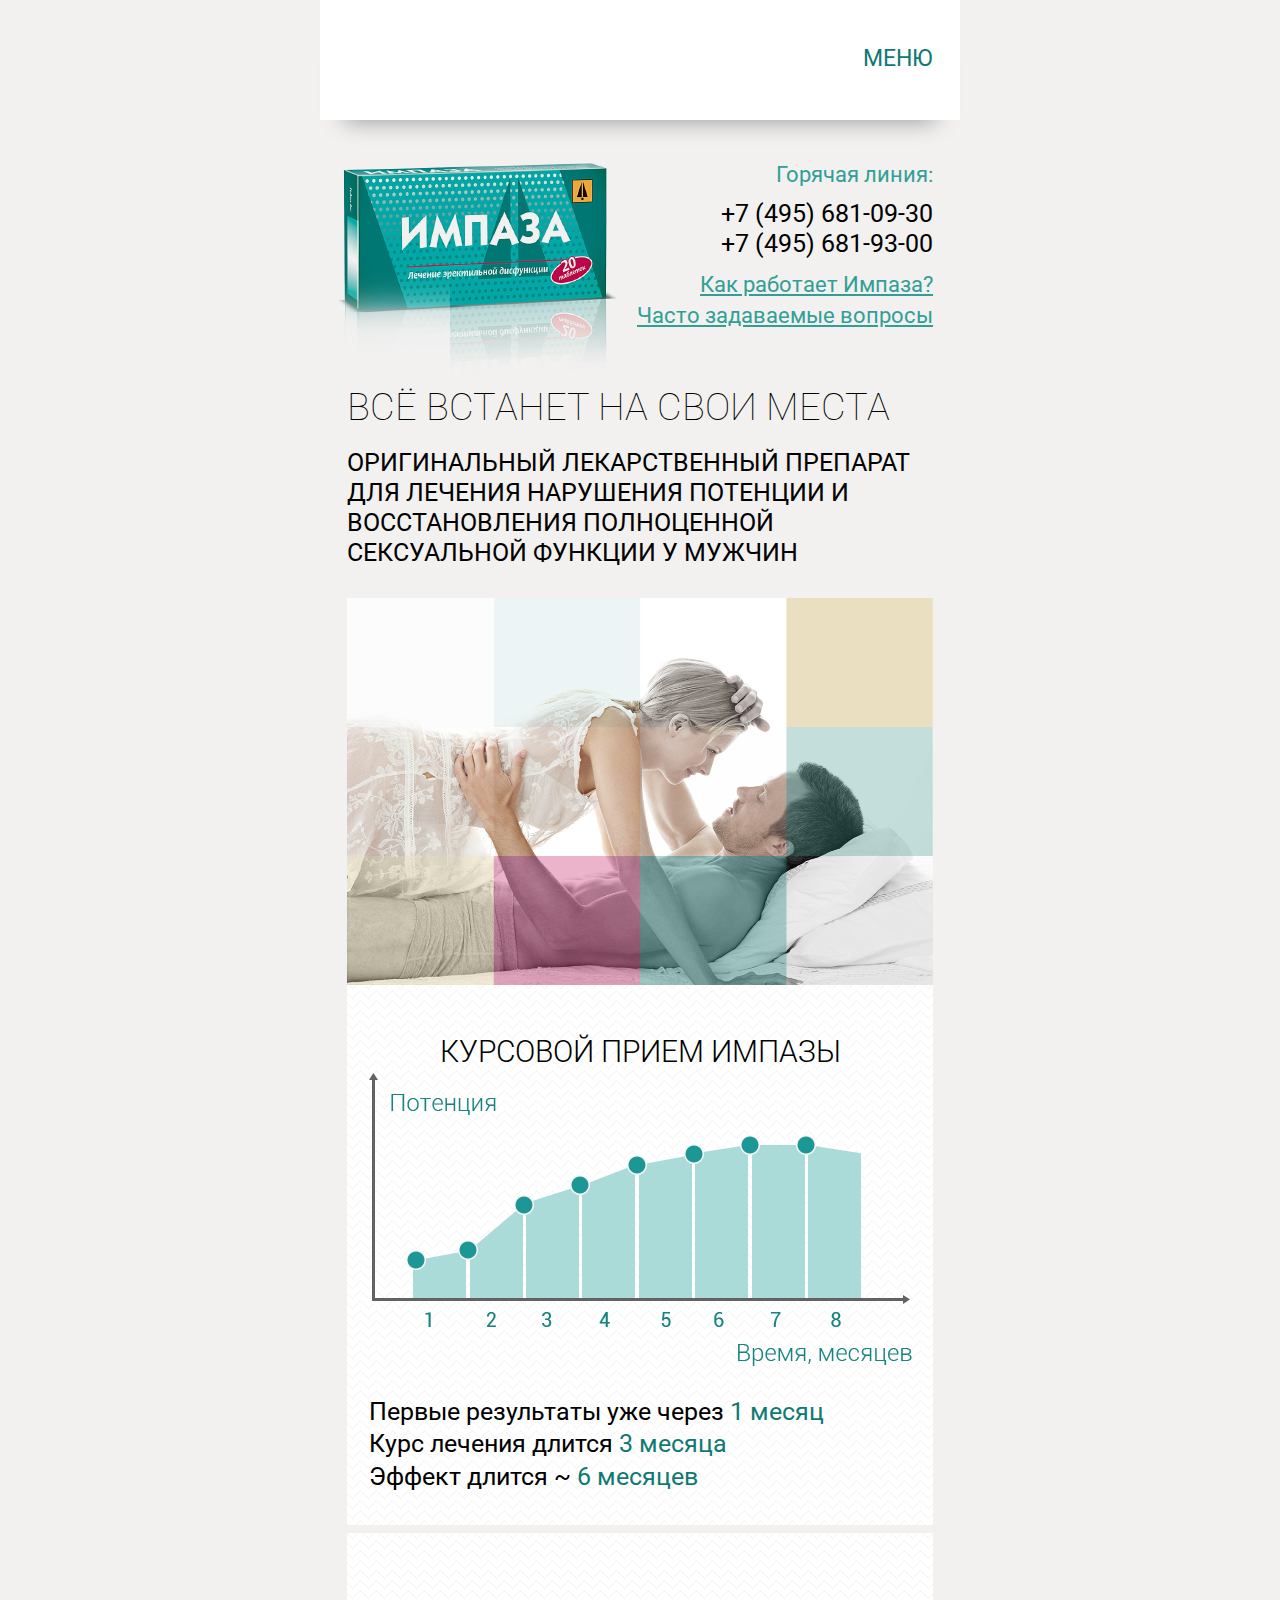
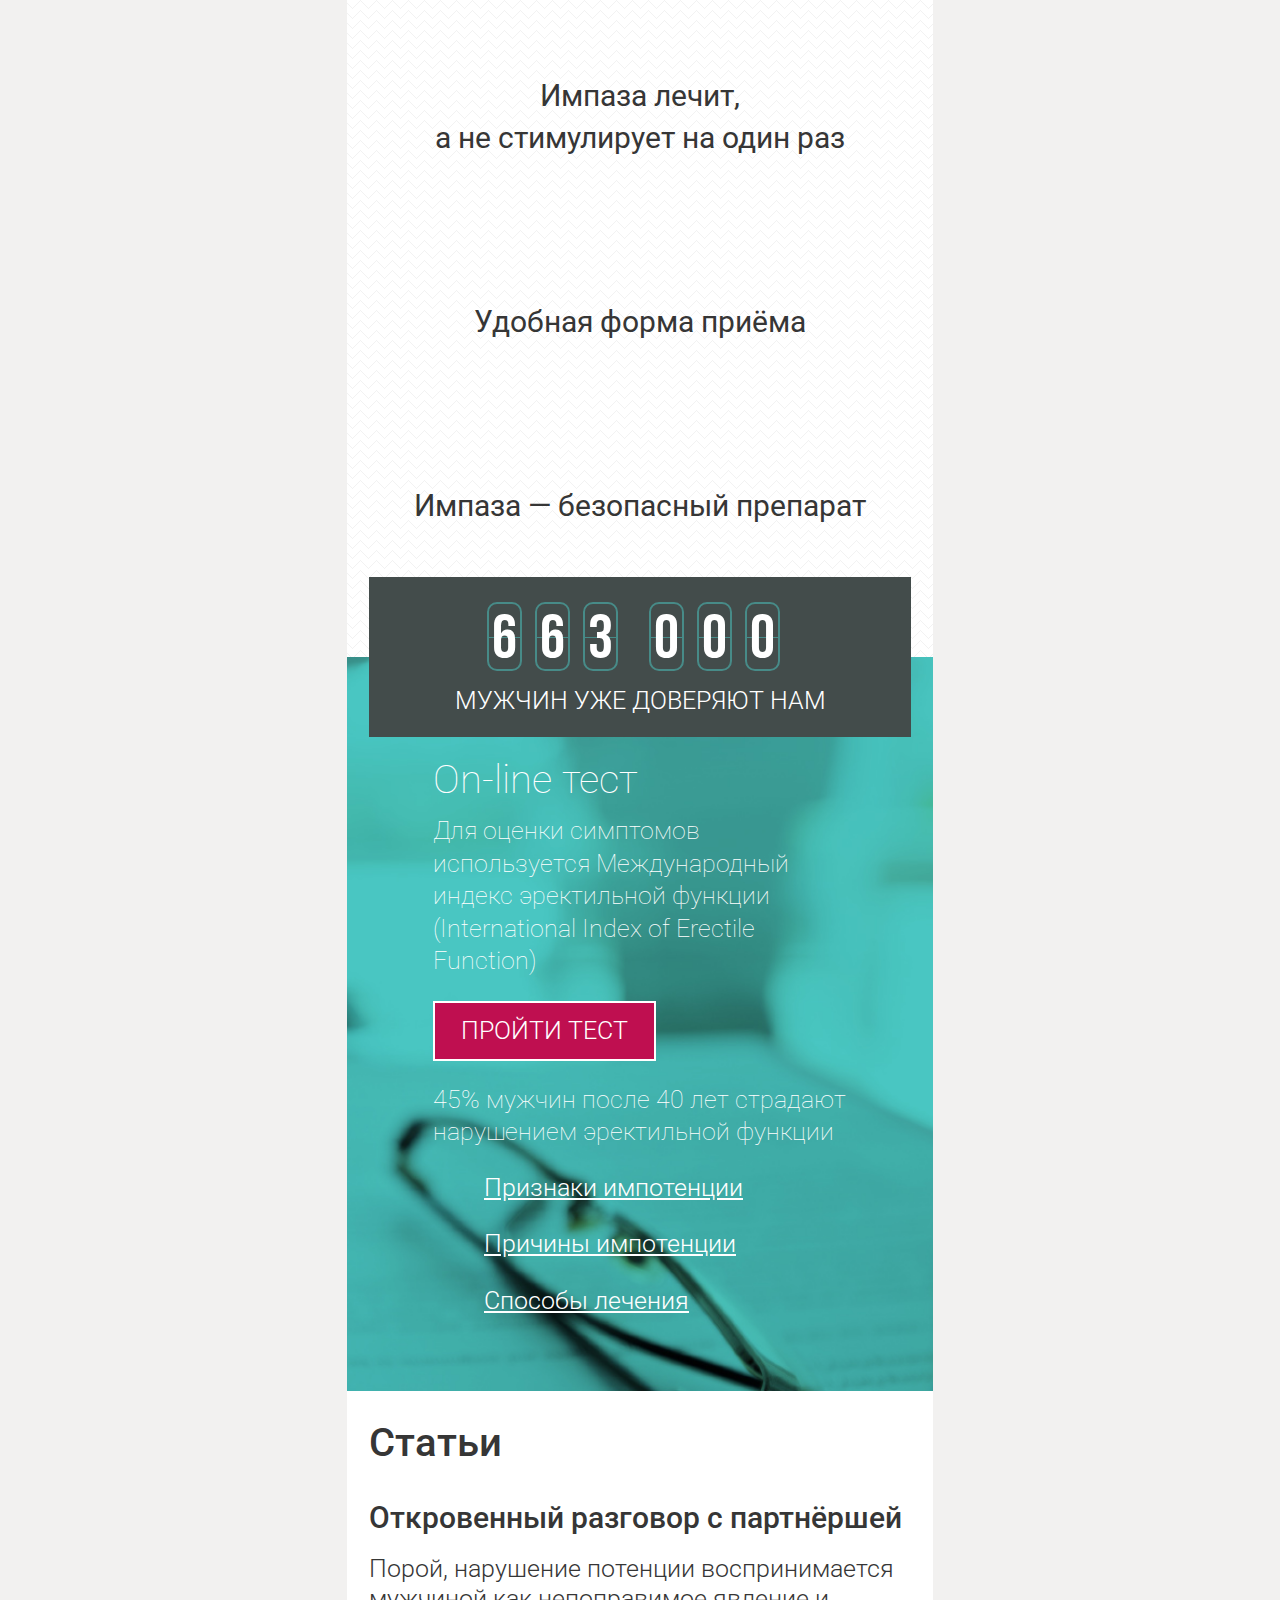
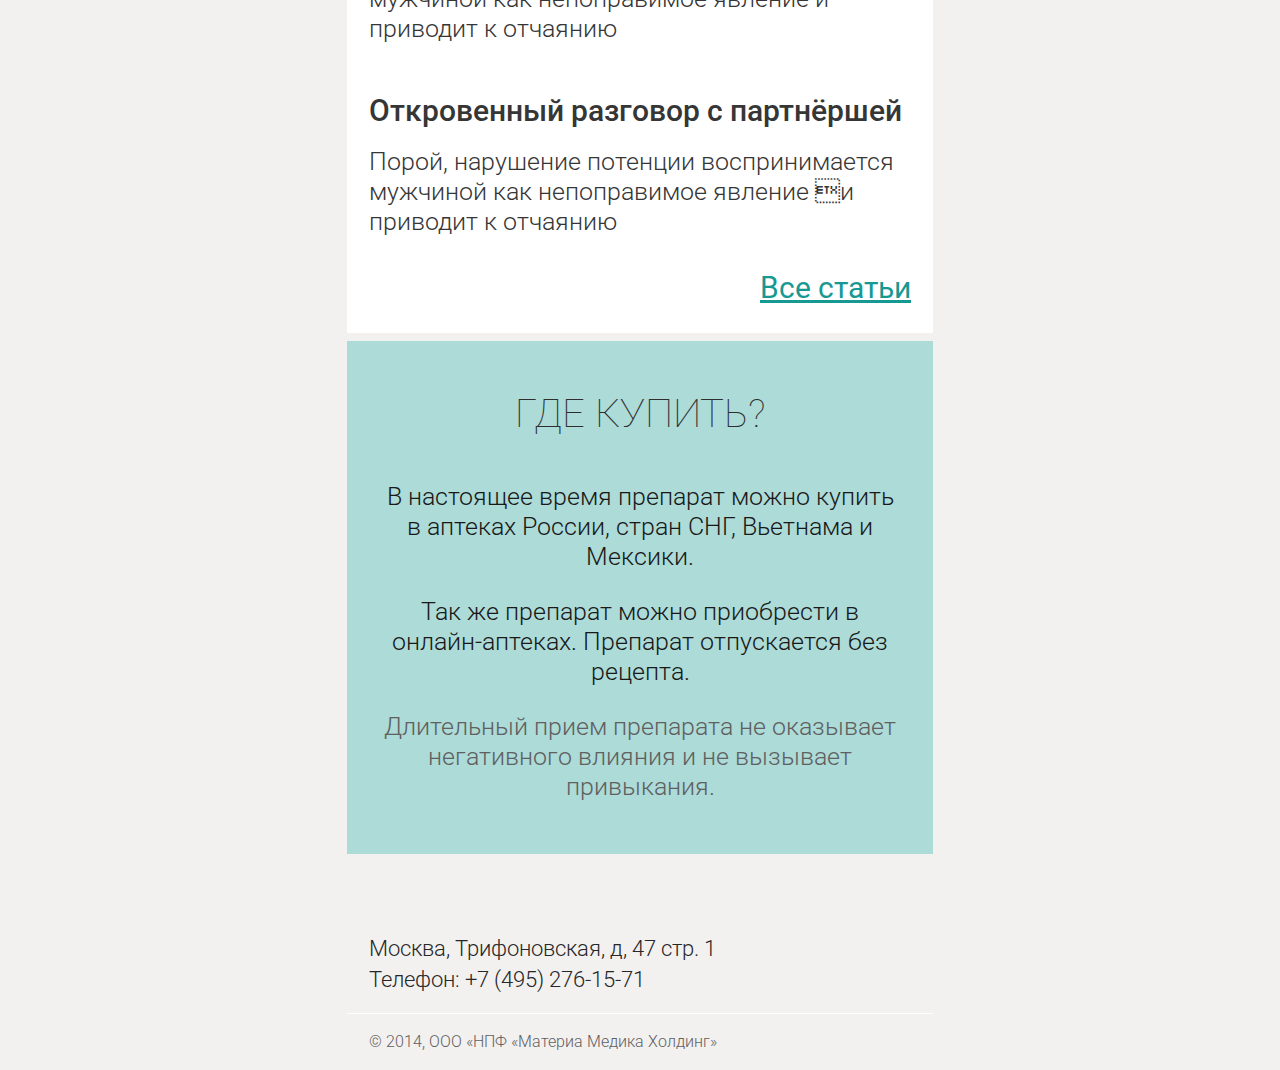
==== commit 93e3cd97: "fixes" ====
--- a/index.html
+++ b/index.html
@@ -75,7 +75,7 @@
 		<!-- begin cure  -->
 		<div class="cure">
 			<ul>
-				<li><i></i>Импаза лечит, а не стимулирует на один раз</li>
+				<li><i></i>Импаза лечит,<br> а не стимулирует на один раз</li>
 				<li><i></i>Удобная форма приёма</li>
 				<li><i></i>Импаза — безопасный препарат</li>
 			</ul>
--- a/css/screen.css
+++ b/css/screen.css
@@ -59,17 +59,17 @@
 .promo .promo__text h3 { font-size: 22px; font-weight: normal; color: #319f96; color: #319f96; margin-bottom: 8px; }
 .promo .promo__text .promo__phones { color: black; font-size: 25px; line-height: 1.2; margin-bottom: 11px; }
 .promo .promo__how { list-style: none; }
-.promo .promo__how li { margin-bottom: 8px; white-space: nowrap; }
+.promo .promo__how li { margin-bottom: 8px; margin-bottom: 0; white-space: nowrap; }
 .promo .promo__how a { color: #319f96; font-size: 22px; }
 .promo.promo_small { font-size: 0; padding-bottom: 30px; margin-bottom: 20px; border-bottom: 2px solid #0f7973; font-family: "Roboto", sans-serif; font-weight: 500; }
 .promo.promo_small .promo__how { display: inline-block; width: 50%; text-align: left; vertical-align: bottom; }
 .promo.promo_small .promo__how li { margin-bottom: 0; margin-top: 0px; }
-.promo.promo_small .promo__text { text-align: right; display: inline-block; width: 50%; vertical-align: bottom; }
+.promo.promo_small .promo__text { text-align: right; display: inline-block; width: 50%; vertical-align: bottom; font-weight: 400; }
 .promo.promo_small .promo__text h3 { font-family: "Roboto", sans-serif; font-weight: 500; }
 .promo.promo_small .promo__phones { margin-bottom: 0; line-height: 1.2; }
 
 .subpromo h2 { font-size: 38px; color: black; font-family: "Roboto", sans-serif; font-weight: 300; font-weight: 100; text-transform: uppercase; margin-bottom: 14px; }
-.subpromo p { font-size: 25px; text-transform: uppercase; font-family: "Roboto", sans-serif; font-weight: 500; font-weight: 400; margin-bottom: 30px; }
+.subpromo p { font-size: 25px; text-transform: uppercase; font-family: "Roboto", sans-serif; font-weight: 500; font-weight: 400; margin-bottom: 30px; line-height: 30px; }
 .subpromo img { display: block; }
 
 .kurs { background: url(../img/wave.png) repeat 50% 50%; padding-top: 46px; margin-bottom: 8px; padding-bottom: 32px; }
